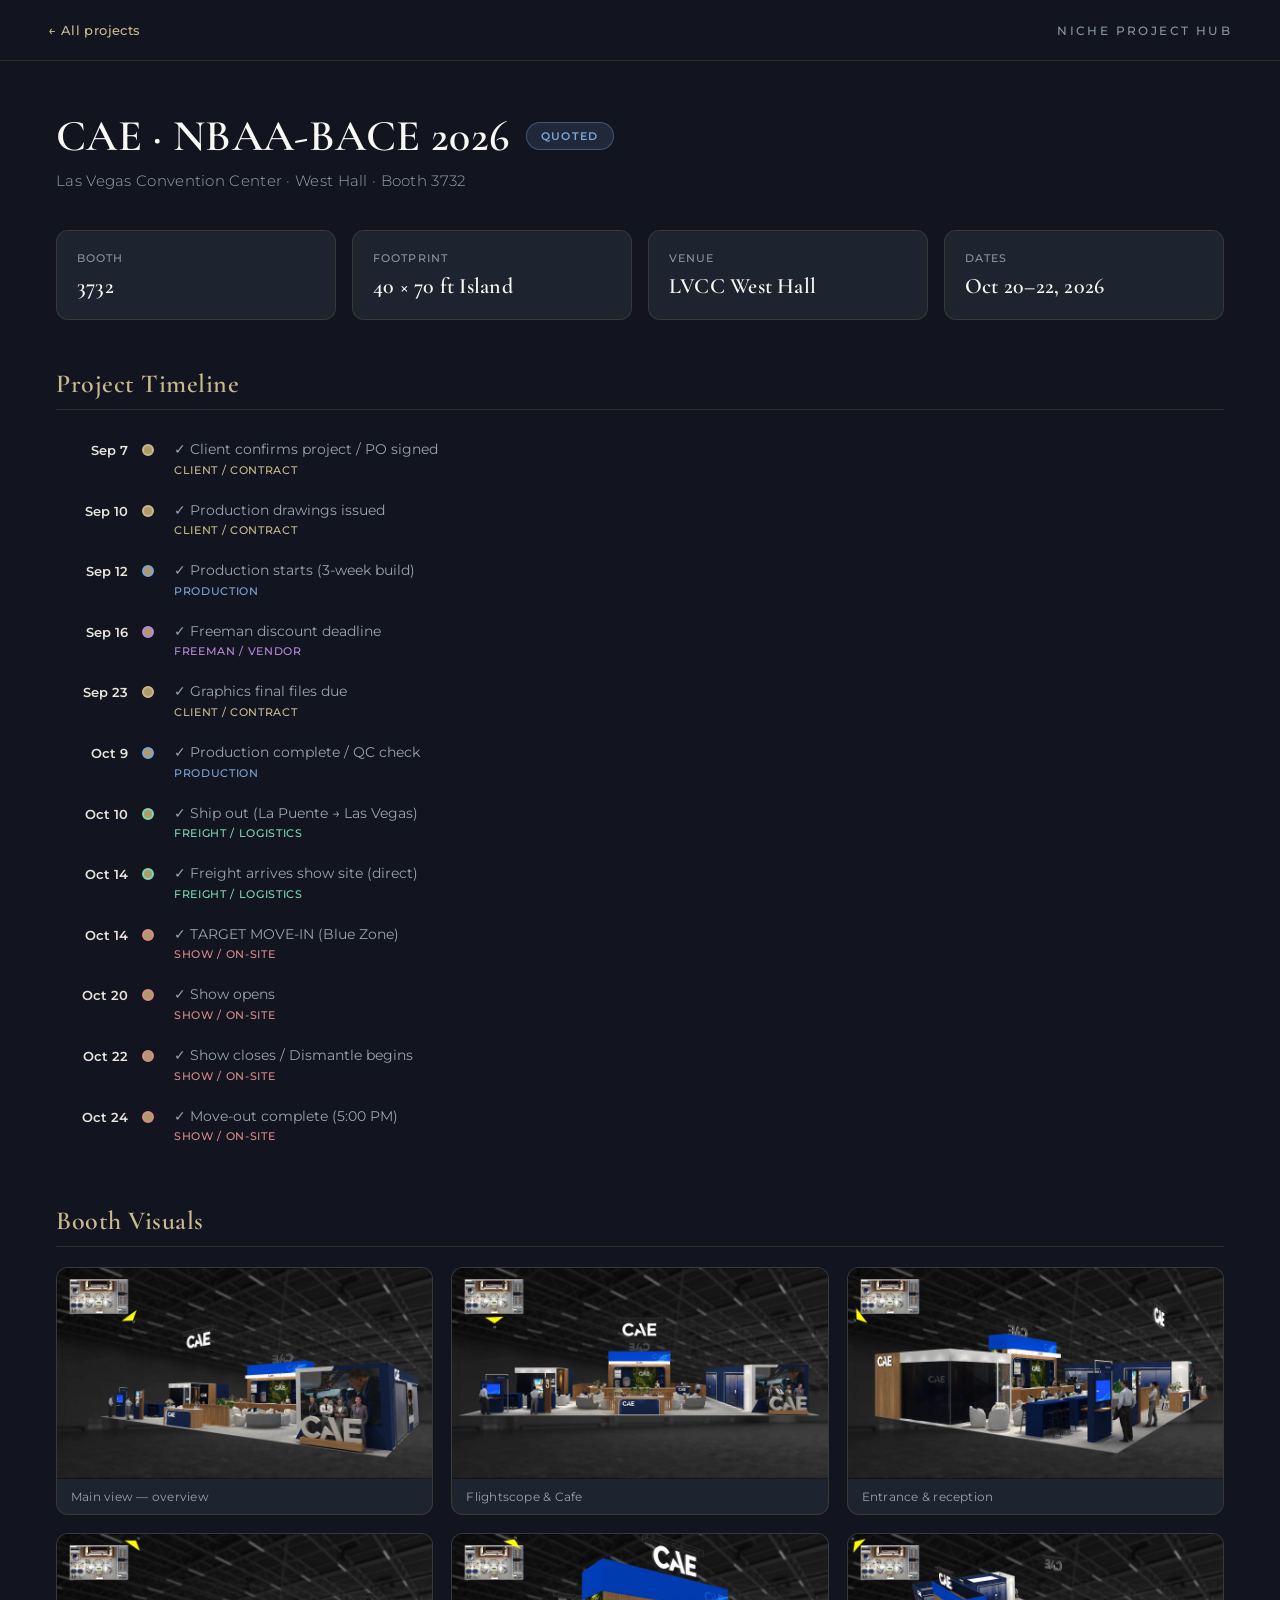
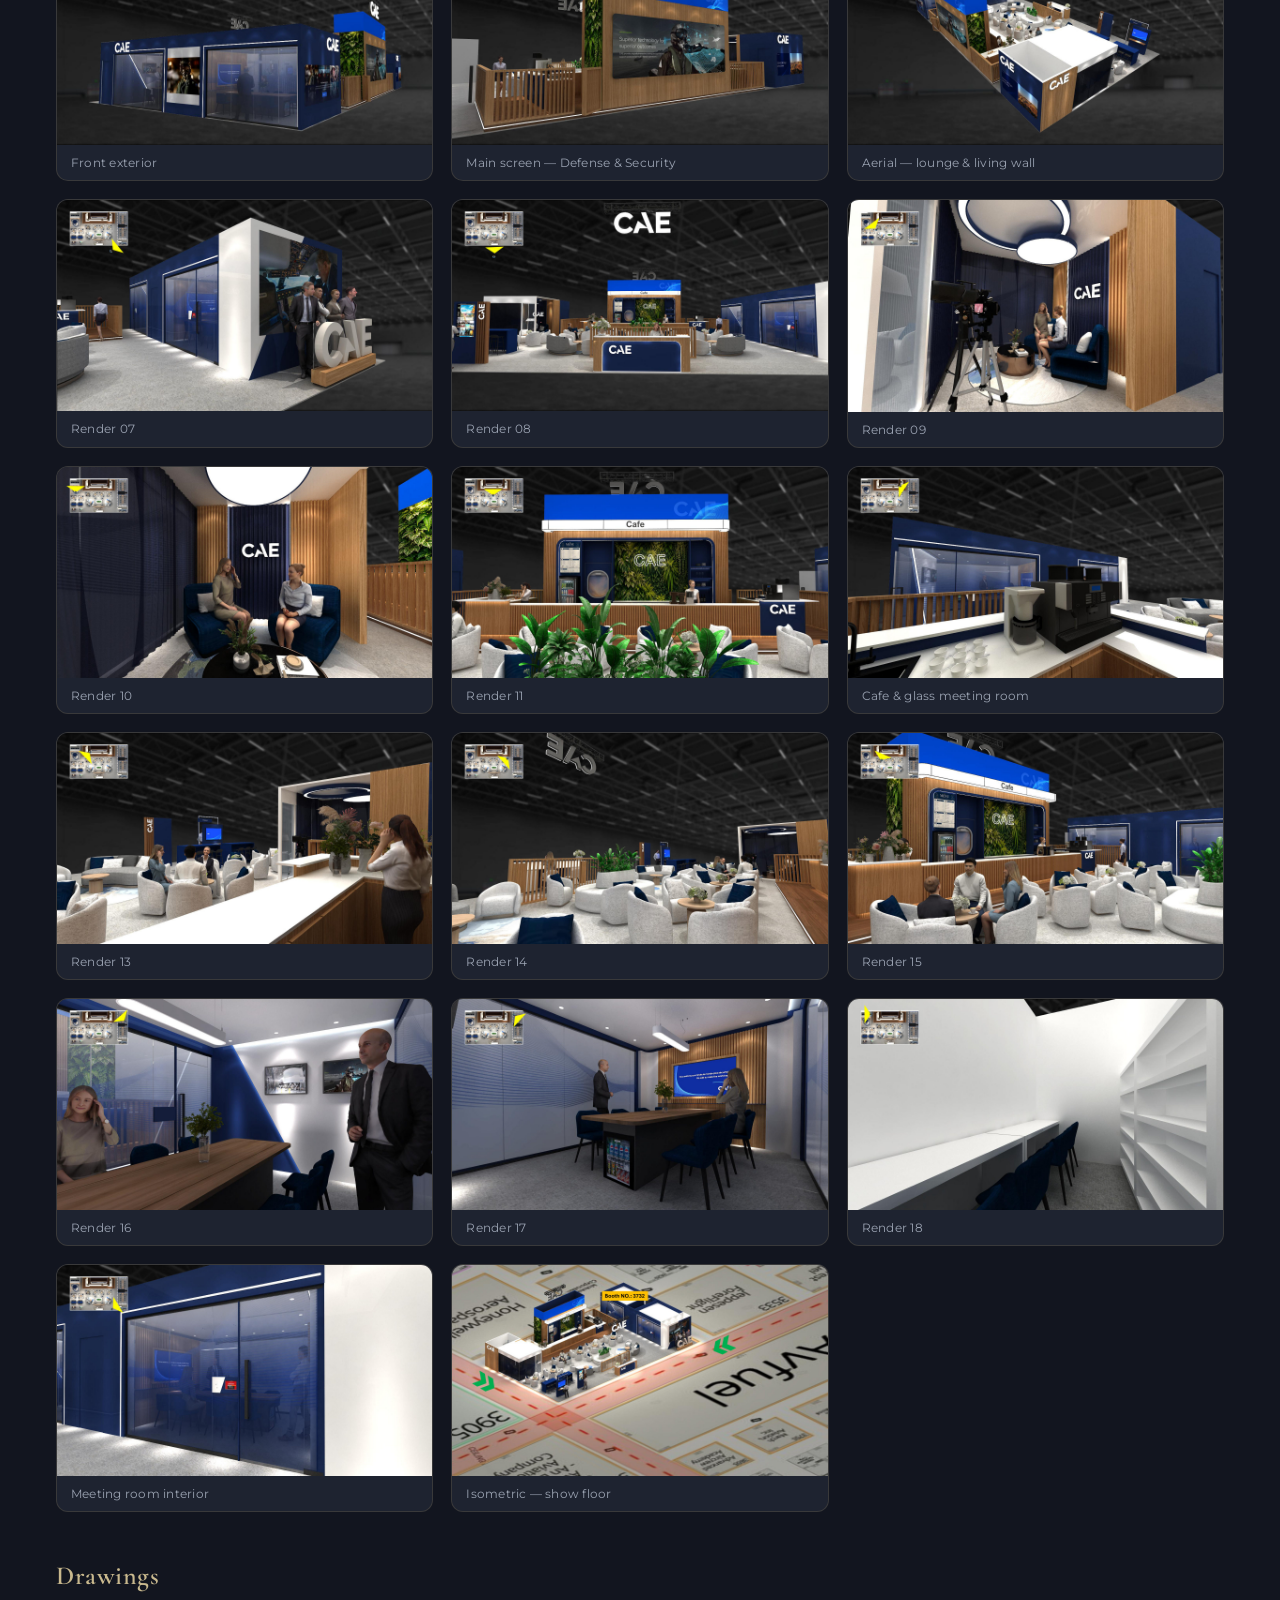
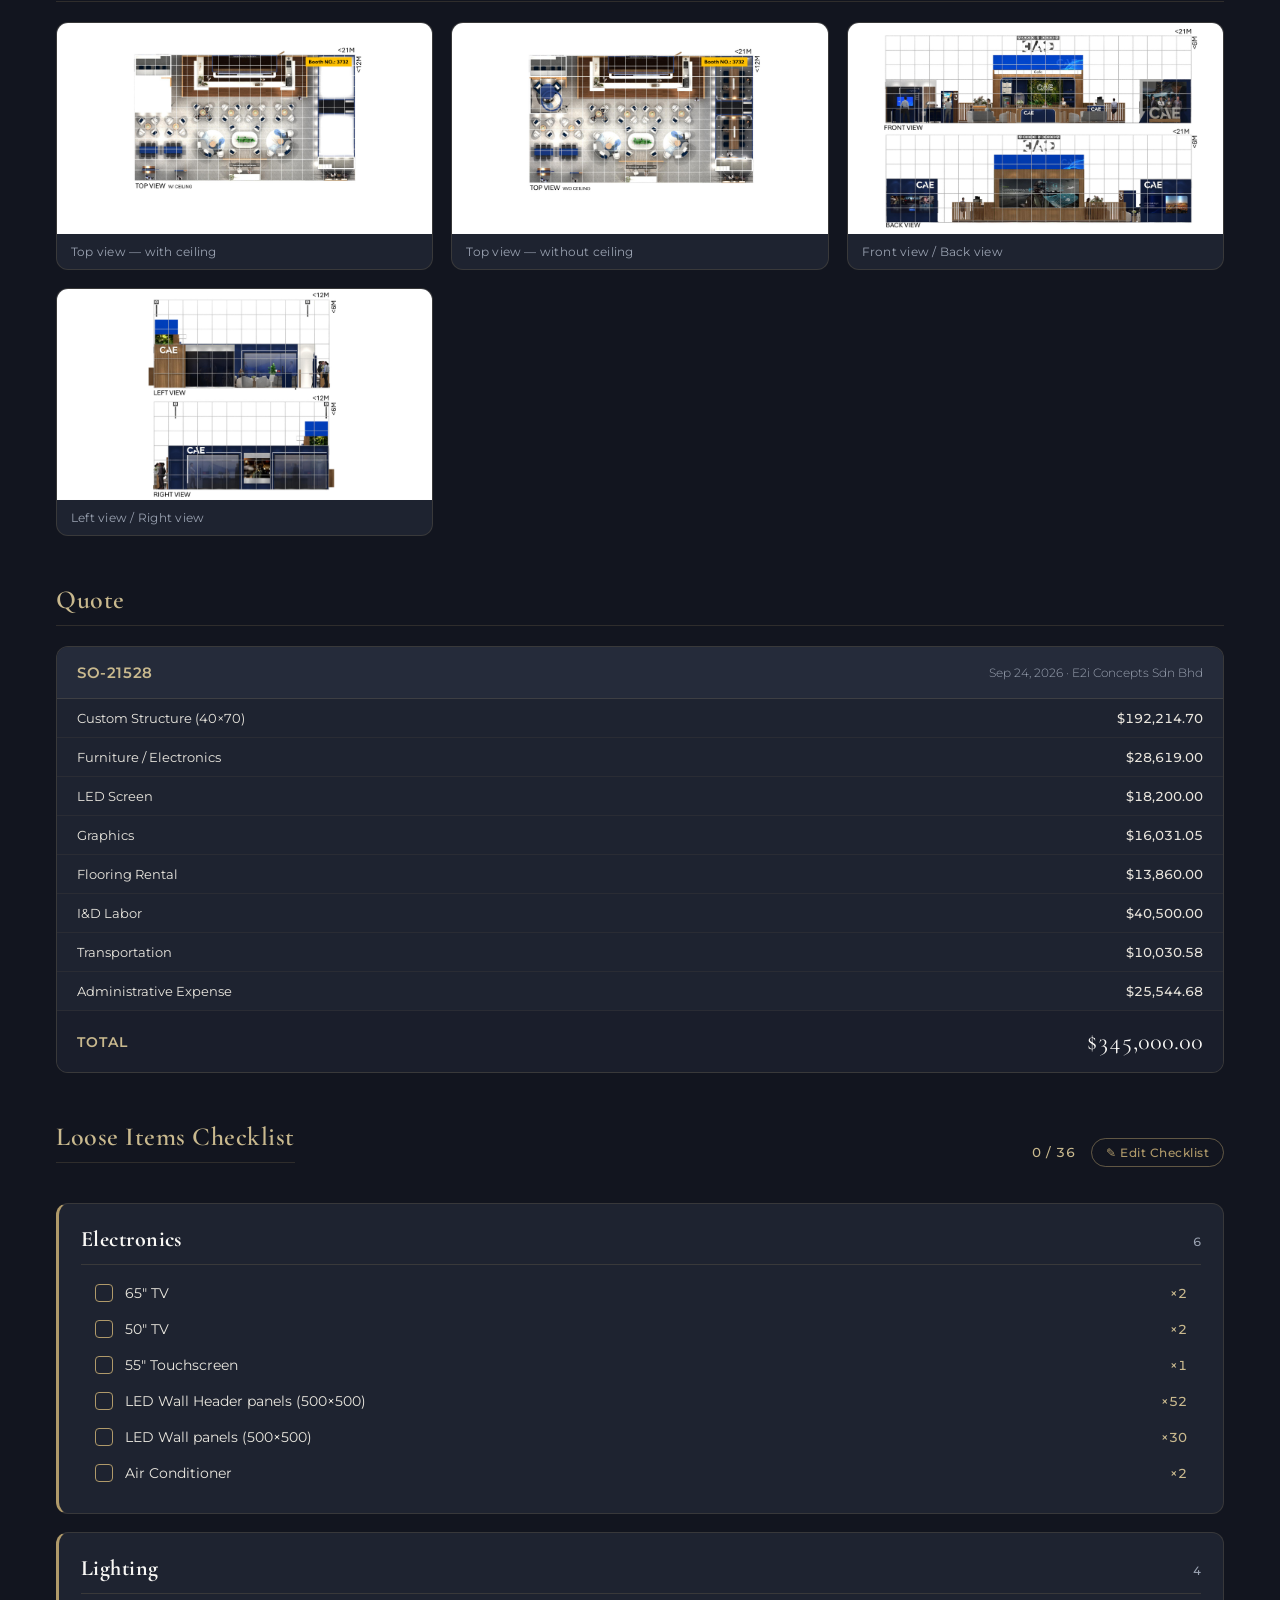
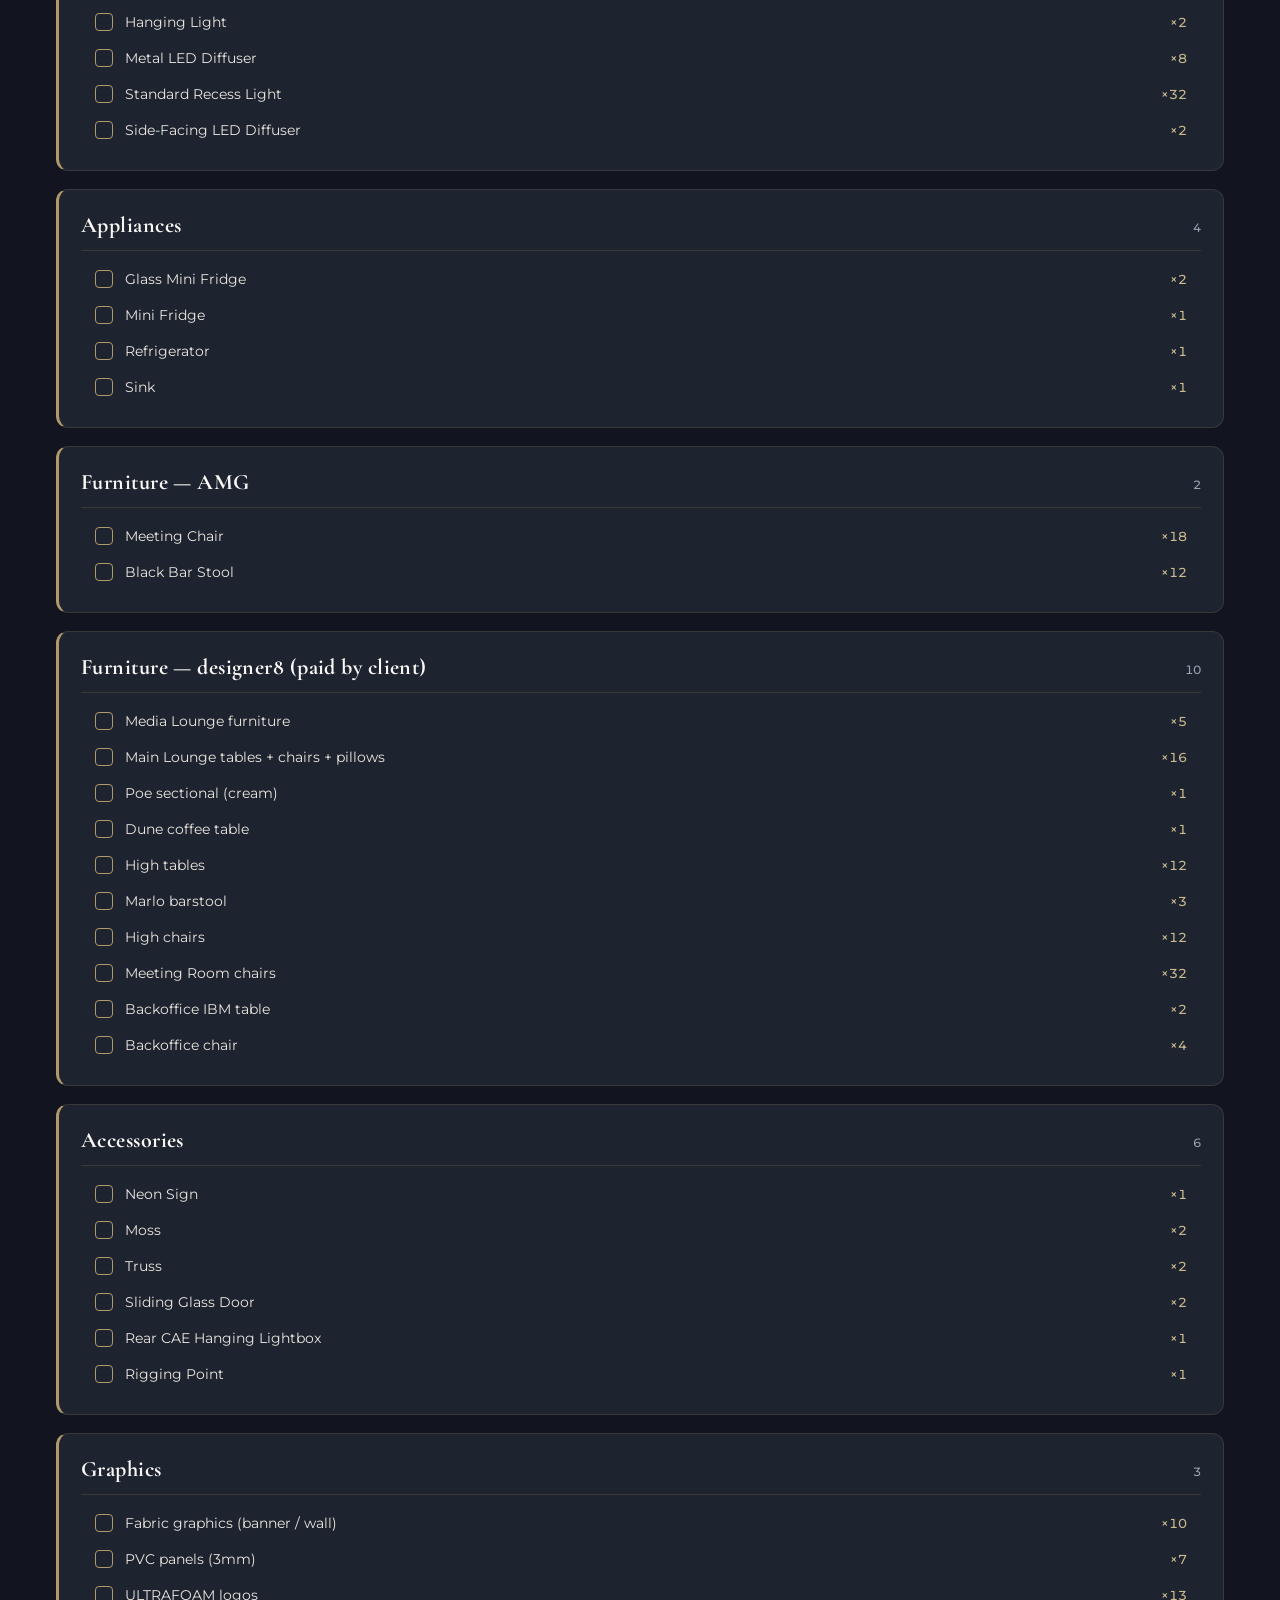
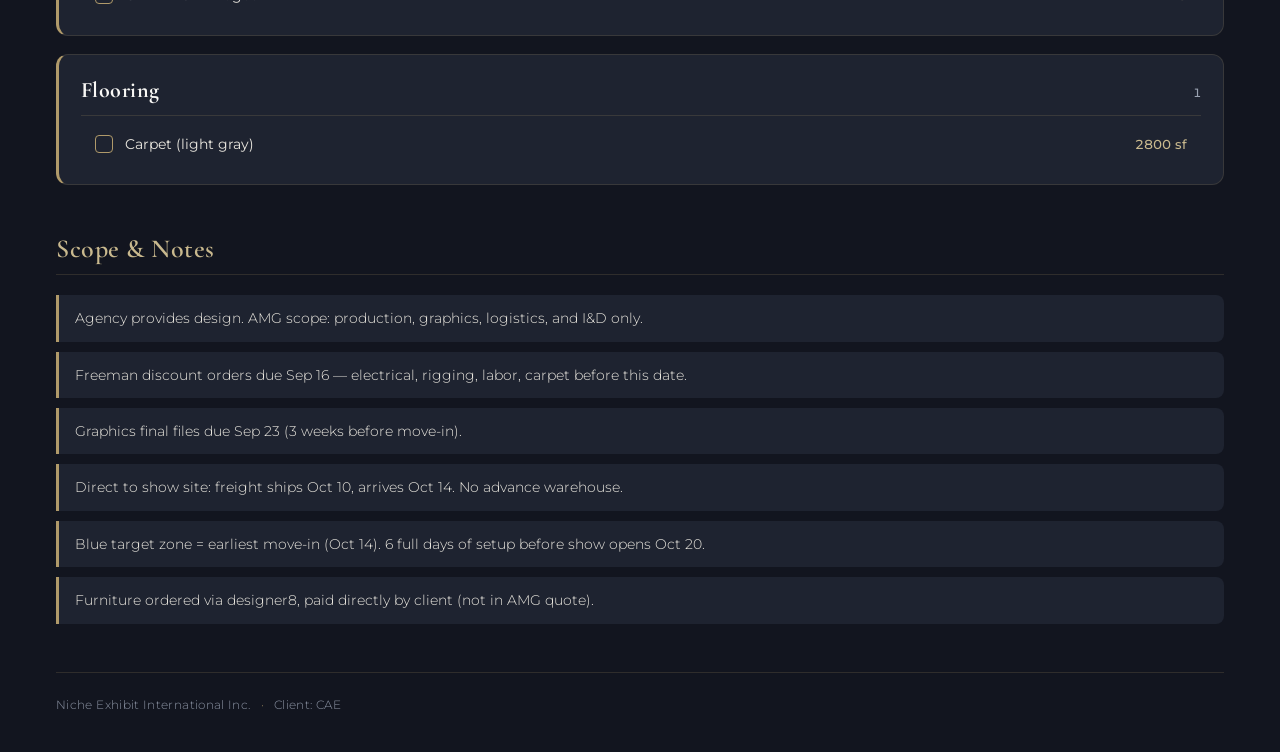
==== cae/index.html @ 668b06e7 "CAE checklist 上雲：Firestore 多人同步 + Edit Mode（新增/刪除/編輯項目）" ====
<!DOCTYPE html>
<html lang="en">
<head>
  <meta charset="UTF-8">
  <meta name="viewport" content="width=device-width, initial-scale=1.0">
  <title>CAE · NBAA-BACE 2026 — Niche</title>
  <link rel="preconnect" href="https://fonts.googleapis.com">
  <link rel="preconnect" href="https://fonts.gstatic.com" crossorigin>
  <link href="https://fonts.googleapis.com/css2?family=Cormorant+Garamond:wght@500;600;700&family=Montserrat:wght@300;400;500;600&display=swap" rel="stylesheet">
  <link rel="stylesheet" href="styles.css">
</head>
<body>
  <header class="site-header">
    <a class="back-link" href="../">← All projects</a>
    <div class="brand-tag">Niche Project Hub</div>
  </header>

  <main class="container">
    <section class="hero">
      <div class="hero-row">
        <h1 class="hero-title">CAE · NBAA-BACE 2026</h1>
        <span class="status-badge status-quoted">Quoted</span>
      </div>
      <p class="hero-sub">Las Vegas Convention Center · West Hall · Booth 3732</p>
    </section>

    <!-- Overview -->
    <section class="overview-grid" id="overview"></section>

    <!-- Timeline -->
    <section class="section-block">
      <h2 class="section-title">Project Timeline</h2>
      <div class="timeline" id="timeline"></div>
    </section>

    <!-- Renders -->
    <section class="section-block">
      <h2 class="section-title">Booth Visuals</h2>
      <div class="gallery" id="renders"></div>
    </section>

    <!-- Drawings -->
    <section class="section-block">
      <h2 class="section-title">Drawings</h2>
      <div class="gallery" id="drawings"></div>
    </section>

    <!-- Quote -->
    <section class="section-block">
      <h2 class="section-title">Quote</h2>
      <div class="quote" id="quote"></div>
    </section>

    <!-- Loose Items Checklist -->
    <section class="section-block">
      <div class="section-head-row">
        <h2 class="section-title">Loose Items Checklist</h2>
        <div class="check-head-right">
          <span class="check-progress" id="check-progress">0 / 0</span>
          <button id="btn-edit-toggle" class="edit-toggle-btn" onclick="toggleEditMode()">✎ Edit Checklist</button>
        </div>
      </div>
      <div id="checklist"></div>
    </section>

    <!-- Notes -->
    <section class="section-block">
      <h2 class="section-title">Scope &amp; Notes</h2>
      <div class="notes" id="notes"></div>
    </section>

    <footer class="site-footer">
      <span>Niche Exhibit International Inc.</span>
      <span class="footer-dot">·</span>
      <span>Client: CAE</span>
    </footer>
  </main>

  <!-- Lightbox -->
  <div id="lightbox" onclick="closeLightbox()">
    <img id="lightbox-img" src="" alt="" onclick="event.stopPropagation()">
    <div id="lightbox-caption"></div>
  </div>

  <script src="https://www.gstatic.com/firebasejs/10.12.0/firebase-app-compat.js"></script>
  <script src="https://www.gstatic.com/firebasejs/10.12.0/firebase-firestore-compat.js"></script>
  <script src="script.js?v=2"></script>
</body>
</html>
---- cae/styles.css ----
:root {
  --navy: #12151F;
  --navy-2: #1A1E2B;
  --brass: #B09A6A;
  --brass-soft: #C9B98E;
  --ivory: #F9F8F5;
  --warm-white: #E8E4DC;
  --grey: #8B93A3;
  --surface: #1E2330;
  --surface-2: #252B3A;
  --border: rgba(176, 154, 106, 0.18);
  --text: #EAE7DF;
  --text-dim: #9AA2B1;
}

* { margin: 0; padding: 0; box-sizing: border-box; }

body {
  font-family: 'Montserrat', -apple-system, sans-serif;
  background: var(--navy);
  color: var(--text);
  min-height: 100vh;
  -webkit-font-smoothing: antialiased;
}

/* Header */
.site-header {
  display: flex;
  align-items: center;
  justify-content: space-between;
  padding: 22px 48px;
  border-bottom: 1px solid var(--border);
}

.back-link {
  font-size: 13px;
  font-weight: 500;
  letter-spacing: 0.03em;
  color: var(--brass-soft);
  text-decoration: none;
  transition: color 0.2s;
}
.back-link:hover { color: var(--ivory); }

.brand-tag {
  font-size: 12px;
  font-weight: 500;
  letter-spacing: 0.2em;
  color: var(--grey);
  text-transform: uppercase;
}

.container {
  max-width: 1440px;
  margin: 0 auto;
  padding: 48px 56px 40px;
}

/* Hero */
.hero { margin-bottom: 40px; }

.hero-row {
  display: flex;
  align-items: center;
  gap: 16px;
  flex-wrap: wrap;
}

.hero-title {
  font-family: 'Cormorant Garamond', serif;
  font-weight: 600;
  font-size: 44px;
  color: var(--ivory);
  letter-spacing: 0.01em;
}

.status-badge {
  font-size: 11px;
  font-weight: 600;
  letter-spacing: 0.12em;
  text-transform: uppercase;
  padding: 6px 14px;
  border-radius: 999px;
}

.status-quoting {
  background: rgba(176, 154, 106, 0.14);
  color: var(--brass-soft);
  border: 1px solid rgba(176, 154, 106, 0.35);
}

.status-quoted {
  background: rgba(123, 166, 217, 0.14);
  color: #7BA6D9;
  border: 1px solid rgba(123, 166, 217, 0.35);
}

.hero-sub {
  margin-top: 8px;
  font-size: 15px;
  font-weight: 300;
  color: var(--text-dim);
  letter-spacing: 0.02em;
}

/* Overview */
.overview-grid {
  display: grid;
  grid-template-columns: repeat(auto-fit, minmax(180px, 1fr));
  gap: 16px;
  margin-bottom: 48px;
}

.ov-card {
  background: var(--surface);
  border: 1px solid var(--border);
  border-radius: 12px;
  padding: 20px;
}

.ov-label {
  font-size: 11px;
  font-weight: 500;
  letter-spacing: 0.1em;
  text-transform: uppercase;
  color: var(--grey);
  margin-bottom: 8px;
}

.ov-value {
  font-family: 'Cormorant Garamond', serif;
  font-size: 22px;
  font-weight: 600;
  color: var(--ivory);
  letter-spacing: 0.01em;
}

/* Section */
.section-block { margin-bottom: 48px; }

.section-title {
  font-family: 'Cormorant Garamond', serif;
  font-weight: 600;
  font-size: 26px;
  color: var(--brass-soft);
  letter-spacing: 0.02em;
  margin-bottom: 20px;
  padding-bottom: 10px;
  border-bottom: 1px solid var(--border);
}

/* Timeline */
.timeline { display: flex; flex-direction: column; }

.tl-row {
  display: grid;
  grid-template-columns: 72px 18px 1fr;
  gap: 14px;
  padding: 10px 0;
  align-items: start;
}

.tl-date {
  font-size: 13px;
  font-weight: 600;
  color: var(--warm-white);
  text-align: right;
  padding-top: 2px;
}

.tl-dot {
  width: 12px;
  height: 12px;
  border-radius: 50%;
  border: 2px solid;
  background: var(--navy);
  margin-top: 4px;
  position: relative;
}

.tl-row.done .tl-dot { background: var(--brass); }

.tl-body { padding-bottom: 4px; }

.tl-title {
  font-size: 14px;
  font-weight: 400;
  color: var(--text);
  line-height: 1.4;
}

.tl-row.done .tl-title { color: var(--text-dim); }

.tl-cat {
  font-size: 11px;
  font-weight: 500;
  letter-spacing: 0.06em;
  text-transform: uppercase;
  margin-top: 3px;
}

/* Elements */
.element-grid {
  display: grid;
  grid-template-columns: repeat(auto-fit, minmax(200px, 1fr));
  gap: 16px;
}

.el-card {
  background: var(--surface);
  border: 1px solid var(--border);
  border-radius: 12px;
  padding: 22px;
  transition: border-color 0.2s, transform 0.2s;
}
.el-card:hover { border-color: var(--brass); transform: translateY(-2px); }

.el-icon { font-size: 28px; margin-bottom: 12px; }

.el-name {
  font-family: 'Cormorant Garamond', serif;
  font-size: 19px;
  font-weight: 600;
  color: var(--ivory);
  margin-bottom: 6px;
}

.el-desc {
  font-size: 13px;
  font-weight: 300;
  color: var(--text-dim);
}

/* Notes */
.notes { display: flex; flex-direction: column; gap: 10px; }

.note-item {
  font-size: 14px;
  font-weight: 300;
  color: var(--text);
  line-height: 1.6;
  padding: 12px 16px;
  background: var(--surface);
  border-left: 3px solid var(--brass);
  border-radius: 0 8px 8px 0;
}

/* Footer */
.site-footer {
  margin-top: 24px;
  padding-top: 24px;
  border-top: 1px solid var(--border);
  display: flex;
  gap: 10px;
  font-size: 12px;
  font-weight: 300;
  color: var(--grey);
  letter-spacing: 0.03em;
}

.footer-dot { color: var(--brass); }

/* Quote */
.quote {
  background: var(--surface);
  border: 1px solid var(--border);
  border-radius: 12px;
  overflow: hidden;
}

.quote-head {
  display: flex;
  align-items: center;
  justify-content: space-between;
  padding: 16px 20px;
  border-bottom: 1px solid var(--border);
  background: var(--surface-2);
}

.quote-so {
  font-size: 15px;
  font-weight: 600;
  letter-spacing: 0.04em;
  color: var(--brass-soft);
}

.quote-date {
  font-size: 12px;
  font-weight: 300;
  color: var(--text-dim);
}

.quote-row {
  display: flex;
  align-items: center;
  justify-content: space-between;
  padding: 11px 20px;
  border-bottom: 1px solid rgba(176, 154, 106, 0.08);
}

.quote-name {
  font-size: 13px;
  font-weight: 400;
  color: var(--text);
}

.quote-amt {
  font-size: 13px;
  font-weight: 500;
  color: var(--warm-white);
  font-variant-numeric: tabular-nums;
}

.quote-total {
  display: flex;
  align-items: center;
  justify-content: space-between;
  padding: 16px 20px;
  background: var(--navy-2);
}

.quote-total span:first-child {
  font-size: 14px;
  font-weight: 600;
  letter-spacing: 0.08em;
  text-transform: uppercase;
  color: var(--brass-soft);
}

.quote-total span:last-child {
  font-family: 'Cormorant Garamond', serif;
  font-size: 24px;
  color: var(--ivory);
  font-variant-numeric: tabular-nums;
}

/* Build / Purchase groups */
.group-card {
  background: var(--surface);
  border: 1px solid var(--border);
  border-left: 3px solid var(--brass);
  border-radius: 12px;
  padding: 22px;
  margin-bottom: 18px;
}

.group-card:last-child { margin-bottom: 0; }

.group-head {
  display: flex;
  align-items: baseline;
  justify-content: space-between;
  gap: 12px;
  margin-bottom: 10px;
  padding-bottom: 12px;
  border-bottom: 1px solid var(--border);
}

.group-title {
  font-family: 'Cormorant Garamond', serif;
  font-size: 22px;
  font-weight: 700;
  color: var(--ivory);
  letter-spacing: 0.02em;
}

.group-amt {
  font-size: 14px;
  font-weight: 500;
  color: var(--brass-soft);
  font-variant-numeric: tabular-nums;
  white-space: nowrap;
}

.group-note {
  font-size: 12px;
  font-weight: 300;
  color: var(--text-dim);
  margin-bottom: 12px;
}

.group-list {
  margin: 0;
  padding-left: 18px;
  display: grid;
  gap: 6px;
}

.group-list li {
  font-size: 13px;
  font-weight: 300;
  color: var(--text);
  line-height: 1.5;
}

.group-list li::marker { color: var(--brass); }

/* Checklist */
.section-head-row {
  display: flex;
  align-items: center;
  justify-content: space-between;
  margin-bottom: 20px;
}

.check-progress {
  font-size: 13px;
  font-weight: 500;
  color: var(--brass-soft);
  font-variant-numeric: tabular-nums;
  letter-spacing: 0.04em;
}

.group-count {
  font-size: 12px;
  font-weight: 500;
  color: var(--text-dim);
  font-variant-numeric: tabular-nums;
}

.check-row {
  display: flex;
  align-items: center;
  gap: 12px;
  padding: 9px 14px;
  cursor: pointer;
  border-radius: 8px;
  transition: background 0.15s;
}

.check-row:hover { background: rgba(176, 154, 106, 0.06); }

.check-row input[type="checkbox"] {
  position: absolute;
  opacity: 0;
  pointer-events: none;
}

.check-box {
  width: 18px;
  height: 18px;
  border: 1.5px solid var(--brass);
  border-radius: 4px;
  flex-shrink: 0;
  display: flex;
  align-items: center;
  justify-content: center;
  transition: background 0.15s, border-color 0.15s;
}

.check-row input:checked + .check-box {
  background: var(--brass);
  border-color: var(--brass);
}

.check-row input:checked + .check-box::after {
  content: '✓';
  color: var(--navy);
  font-size: 12px;
  font-weight: 700;
  line-height: 1;
}

.check-name {
  flex: 1;
  font-size: 14px;
  font-weight: 400;
  color: var(--text);
}

.check-row.on .check-name {
  color: var(--text-dim);
  text-decoration: line-through;
}

.check-qty {
  font-size: 13px;
  font-weight: 500;
  color: var(--brass-soft);
  font-variant-numeric: tabular-nums;
  white-space: nowrap;
}

/* Edit Mode */
.check-head-right {
  display: flex;
  align-items: center;
  gap: 16px;
}

.edit-toggle-btn {
  font-family: 'Montserrat', sans-serif;
  font-size: 12px;
  font-weight: 500;
  letter-spacing: 0.04em;
  color: var(--brass);
  background: transparent;
  border: 1px solid rgba(176, 154, 106, 0.5);
  border-radius: 999px;
  padding: 6px 14px;
  cursor: pointer;
  transition: background 0.15s, color 0.15s;
}

.edit-toggle-btn:hover { background: rgba(176, 154, 106, 0.12); }

.edit-toggle-btn.editing-active {
  background: var(--brass);
  color: var(--navy);
  font-weight: 600;
}

.edit-x {
  width: 22px;
  height: 22px;
  border: none;
  background: transparent;
  color: var(--text-dim);
  font-size: 16px;
  line-height: 1;
  cursor: pointer;
  border-radius: 4px;
  flex-shrink: 0;
  transition: color 0.15s, background 0.15s;
}

.edit-x:hover { color: #d98a8a; background: rgba(217, 138, 138, 0.12); }

.edit-add {
  display: block;
  margin: 8px 0 0;
  font-family: 'Montserrat', sans-serif;
  font-size: 12px;
  font-weight: 500;
  color: var(--brass);
  background: transparent;
  border: 1px dashed rgba(176, 154, 106, 0.5);
  border-radius: 6px;
  padding: 8px 12px;
  cursor: pointer;
  width: 100%;
  text-align: left;
  transition: background 0.15s;
}

.edit-add:hover { background: rgba(176, 154, 106, 0.08); }

.edit-add-cat { margin-top: 14px; text-align: center; }

[contenteditable] {
  outline: none;
  border-bottom: 1px dashed var(--brass);
  cursor: text;
  min-width: 20px;
}

[contenteditable]:focus {
  border-bottom-color: var(--brass);
  background: rgba(176, 154, 106, 0.08);
}

body.editing .check-row { cursor: default; }

/* Gallery (renders / drawings) */
.gallery {
  display: grid;
  grid-template-columns: repeat(auto-fill, minmax(340px, 1fr));
  gap: 18px;
}

.gallery-item {
  margin: 0;
  cursor: zoom-in;
  background: var(--surface);
  border: 1px solid var(--border);
  border-radius: 12px;
  overflow: hidden;
  transition: border-color 0.2s, transform 0.2s;
}

.gallery-item:hover { border-color: var(--brass); transform: translateY(-2px); }

.gallery-item img {
  width: 100%;
  display: block;
  aspect-ratio: 16 / 9;
  object-fit: cover;
}

.gallery-item figcaption {
  padding: 10px 14px;
  font-size: 12px;
  font-weight: 400;
  color: var(--text-dim);
  letter-spacing: 0.02em;
}

/* Lightbox */
#lightbox {
  display: none;
  position: fixed;
  inset: 0;
  z-index: 9999;
  background: rgba(0, 0, 0, 0.92);
  align-items: center;
  justify-content: center;
  flex-direction: column;
  cursor: zoom-out;
  padding: 24px;
}

#lightbox-img {
  max-width: 95vw;
  max-height: 85vh;
  object-fit: contain;
  border-radius: 6px;
}

#lightbox-caption {
  margin-top: 14px;
  font-size: 14px;
  color: var(--warm-white);
  letter-spacing: 0.02em;
}
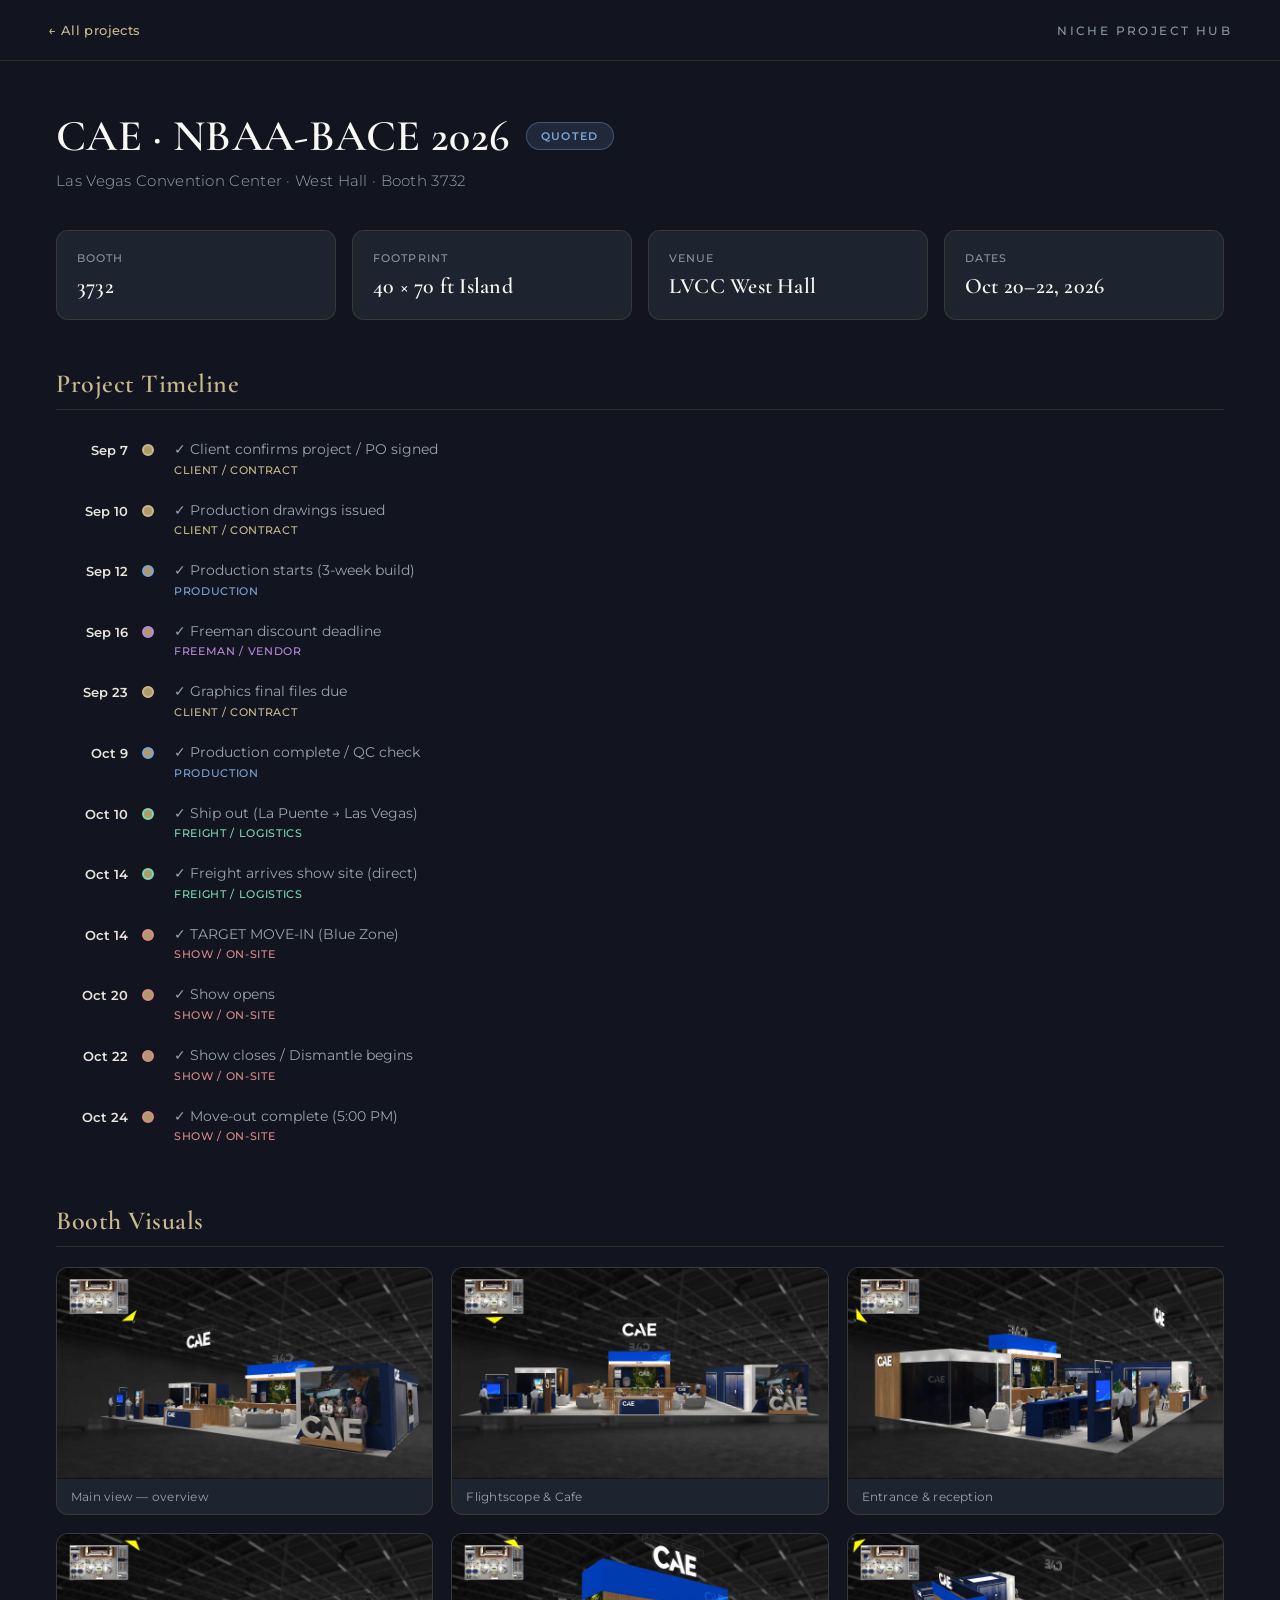
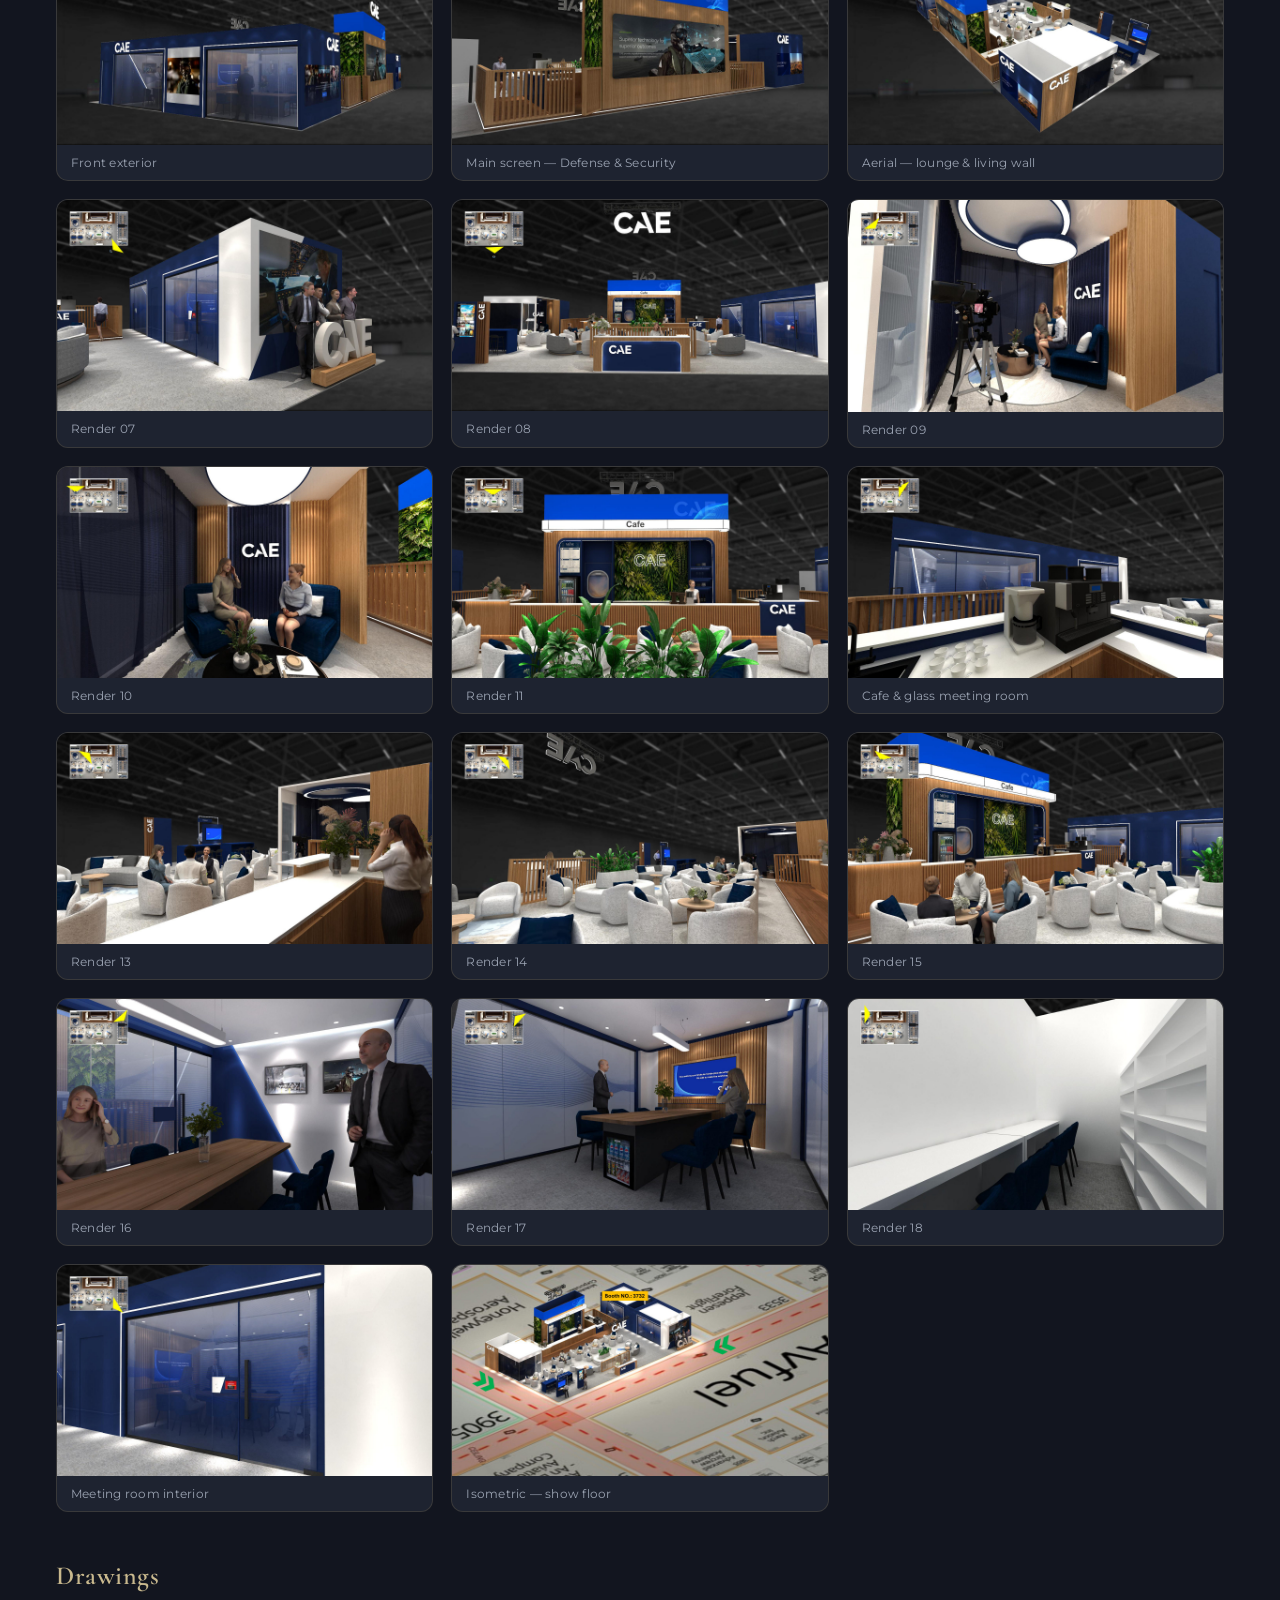
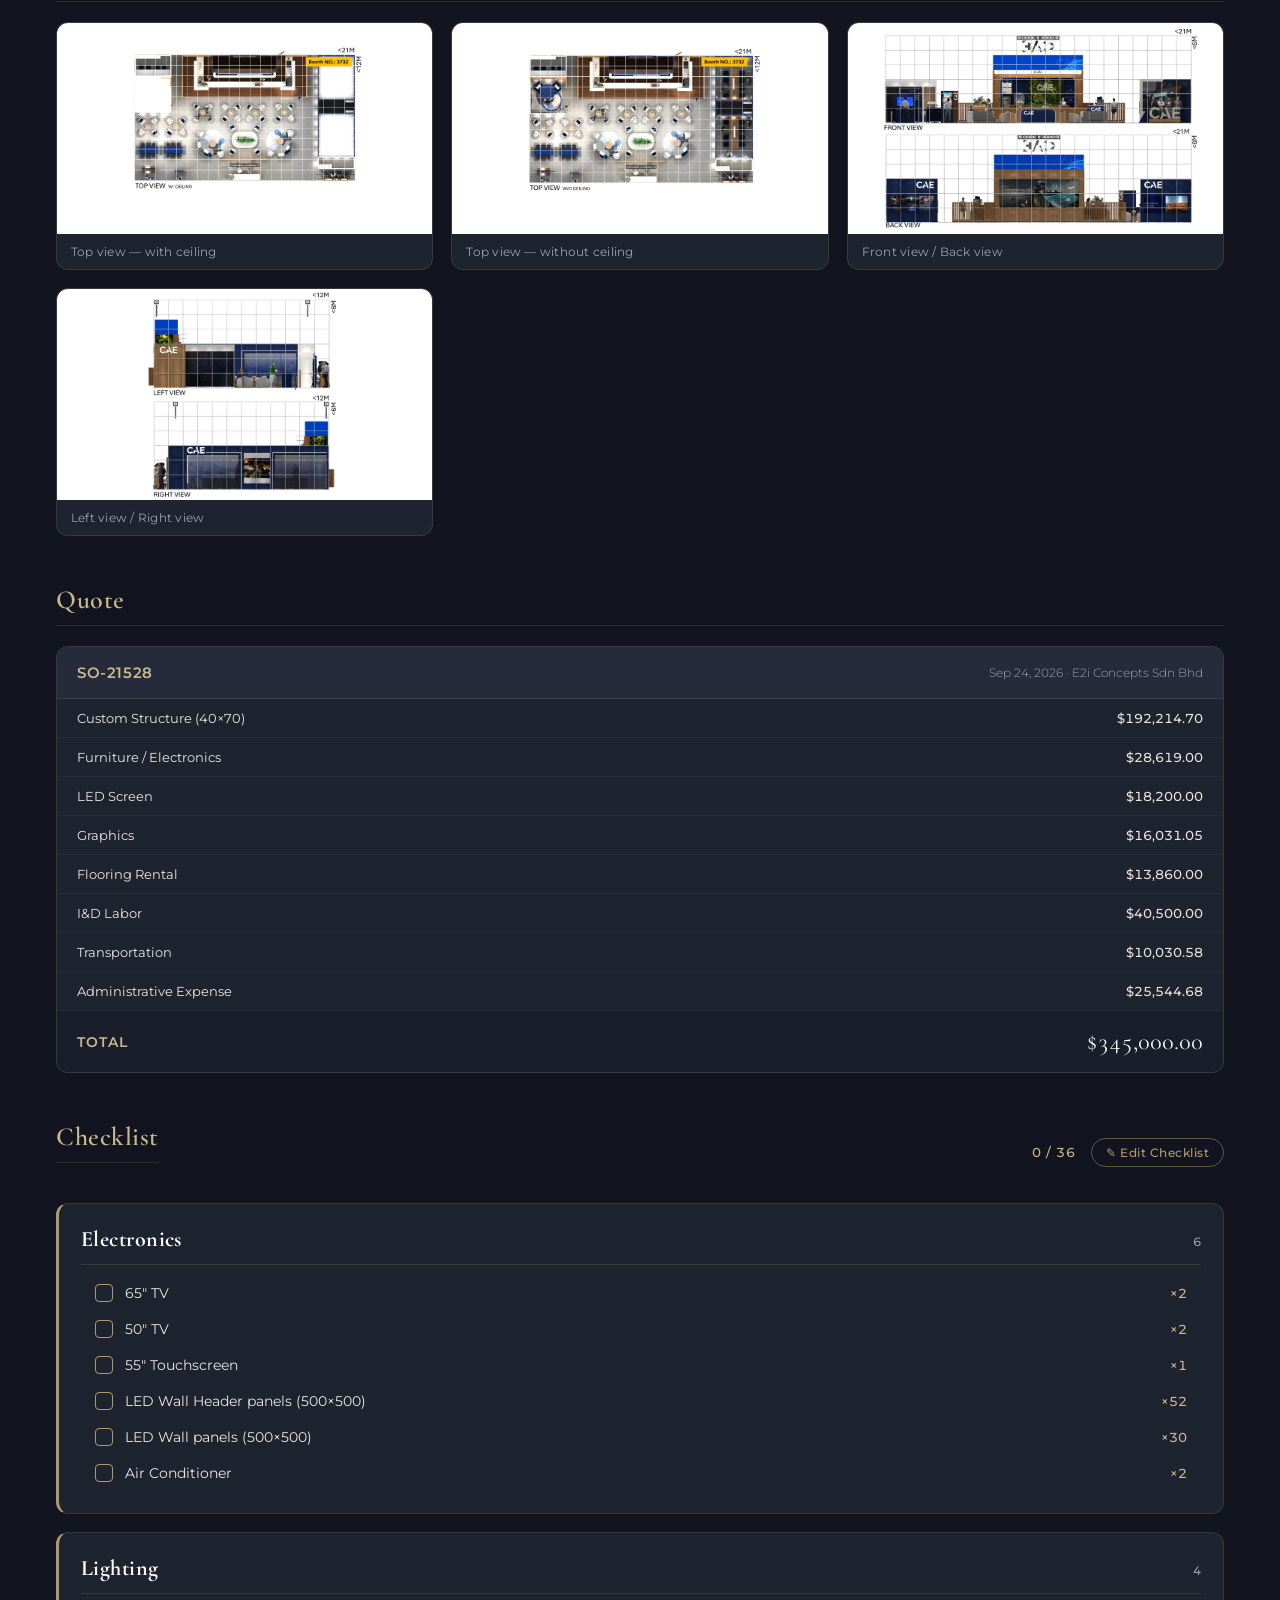
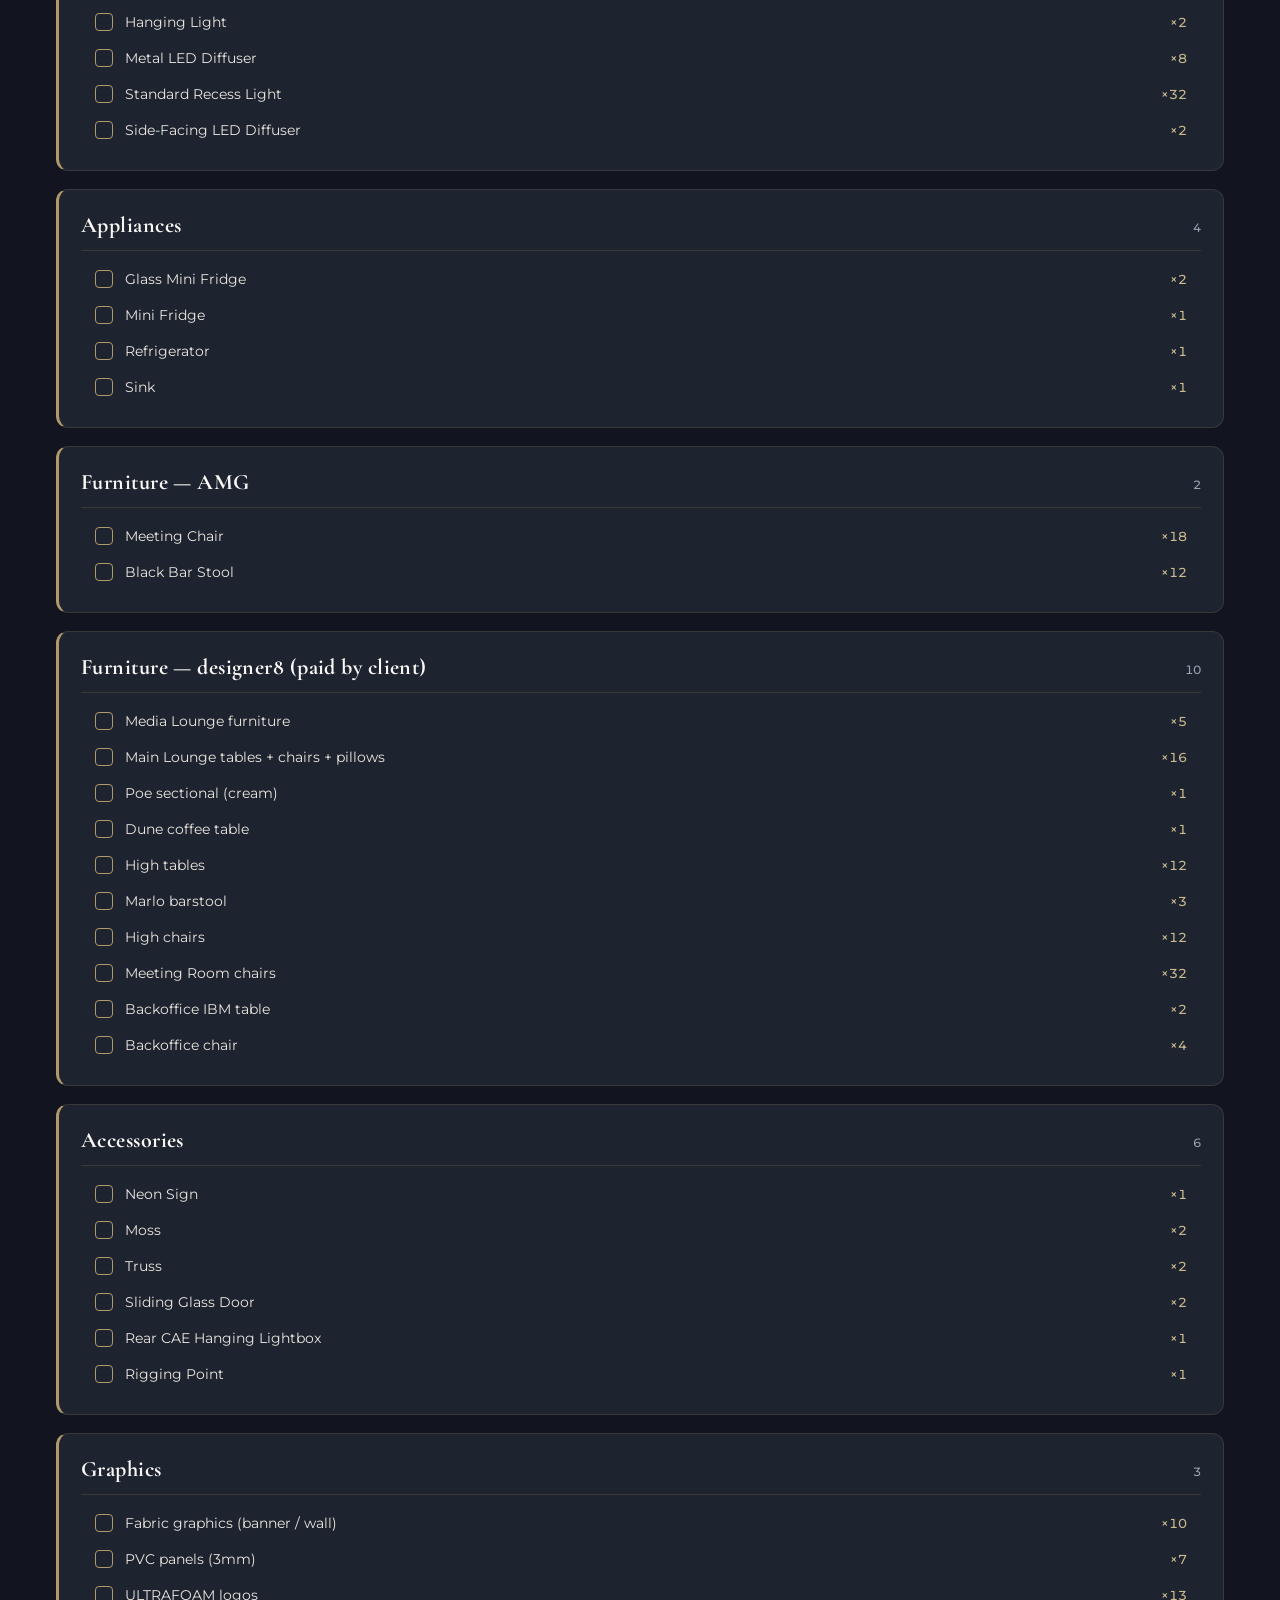
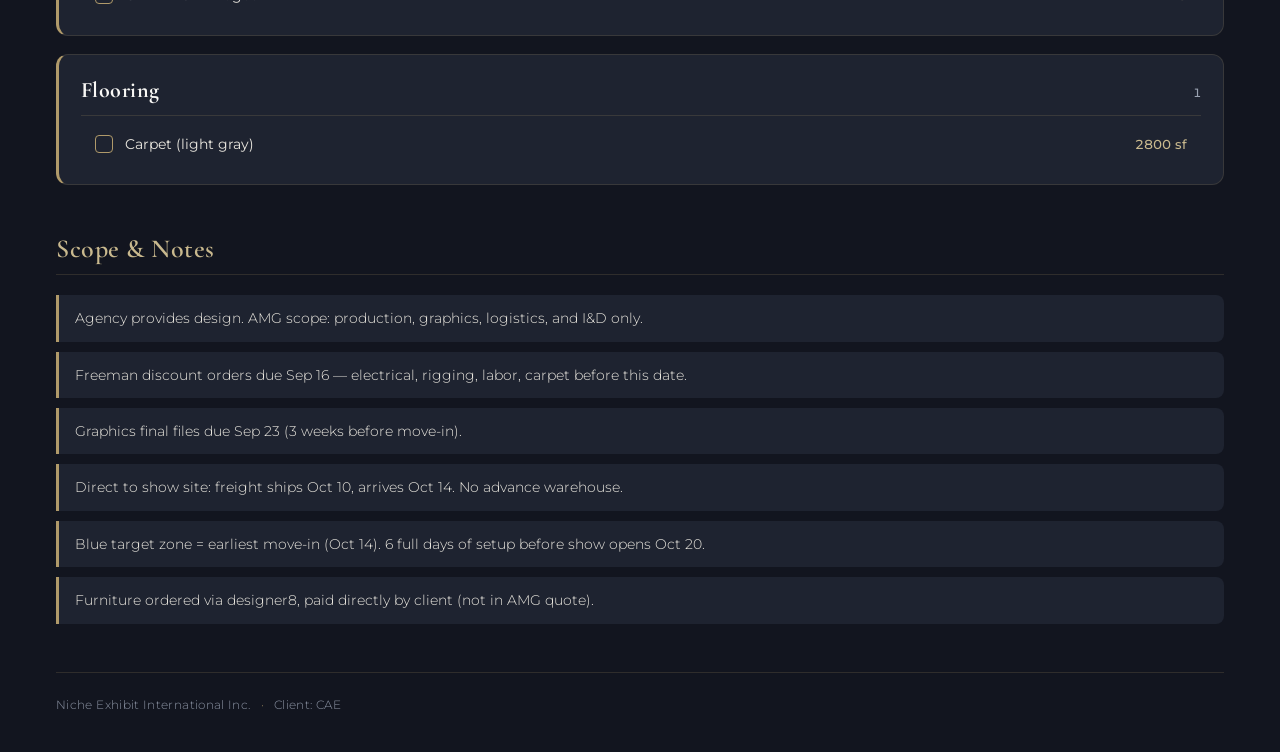
==== commit 33bded95: "CAE 標題 Loose Items Checklist → Checklist" ====
--- a/cae/index.html
+++ b/cae/index.html
@@ -54,7 +54,7 @@
     <!-- Loose Items Checklist -->
     <section class="section-block">
       <div class="section-head-row">
-        <h2 class="section-title">Loose Items Checklist</h2>
+        <h2 class="section-title">Checklist</h2>
         <div class="check-head-right">
           <span class="check-progress" id="check-progress">0 / 0</span>
           <button id="btn-edit-toggle" class="edit-toggle-btn" onclick="toggleEditMode()">✎ Edit Checklist</button>
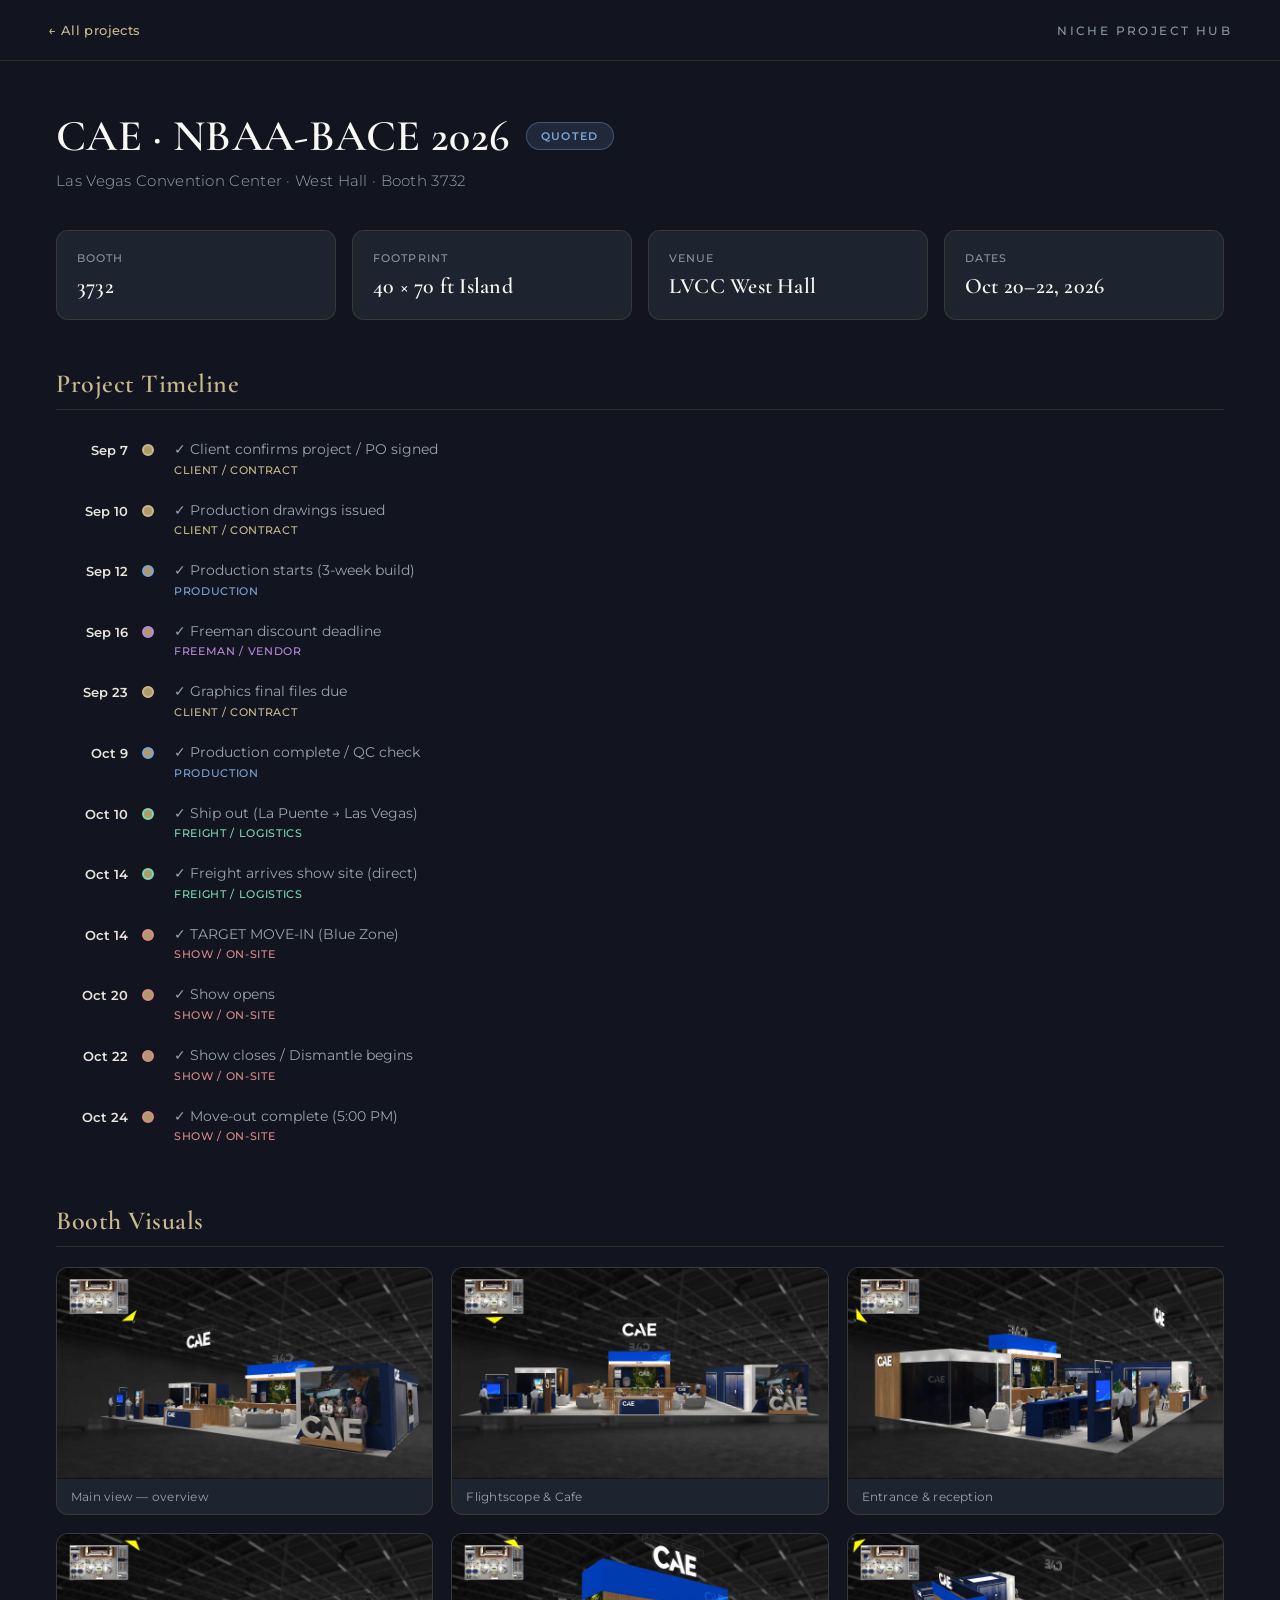
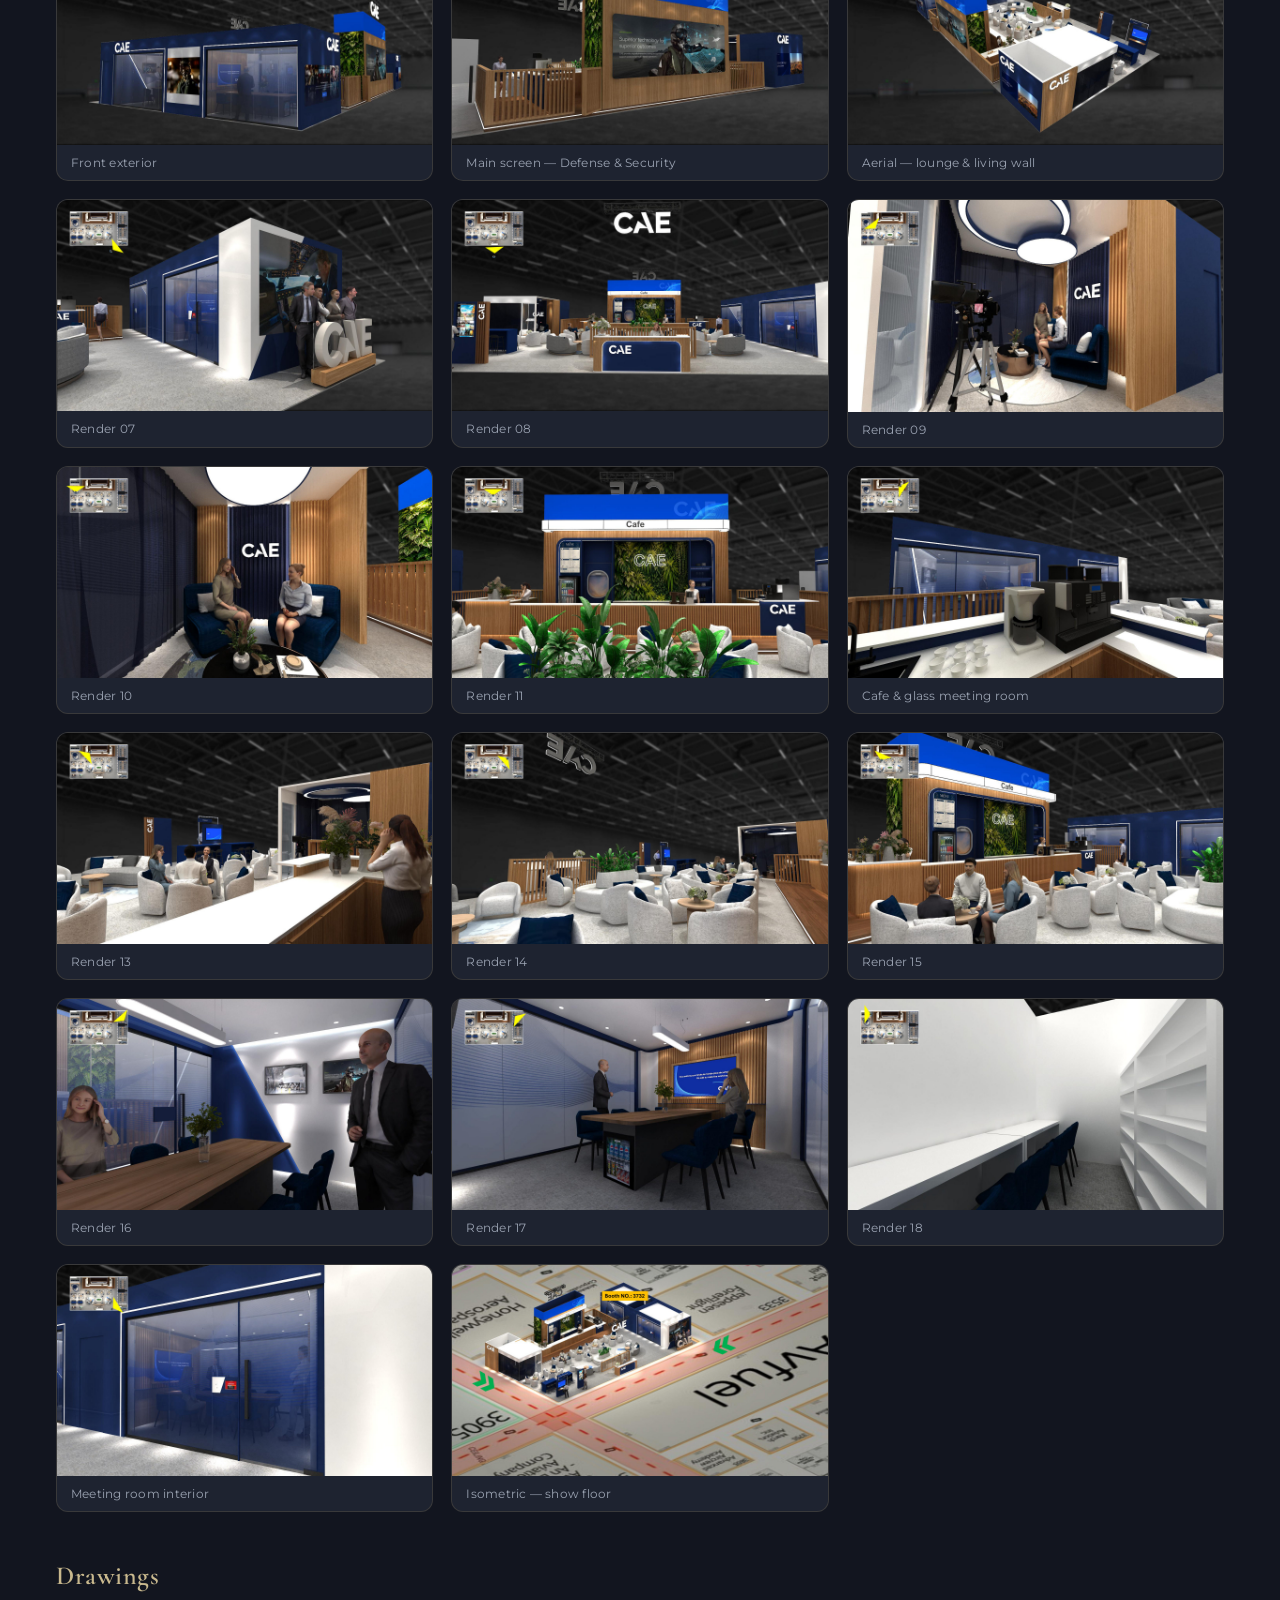
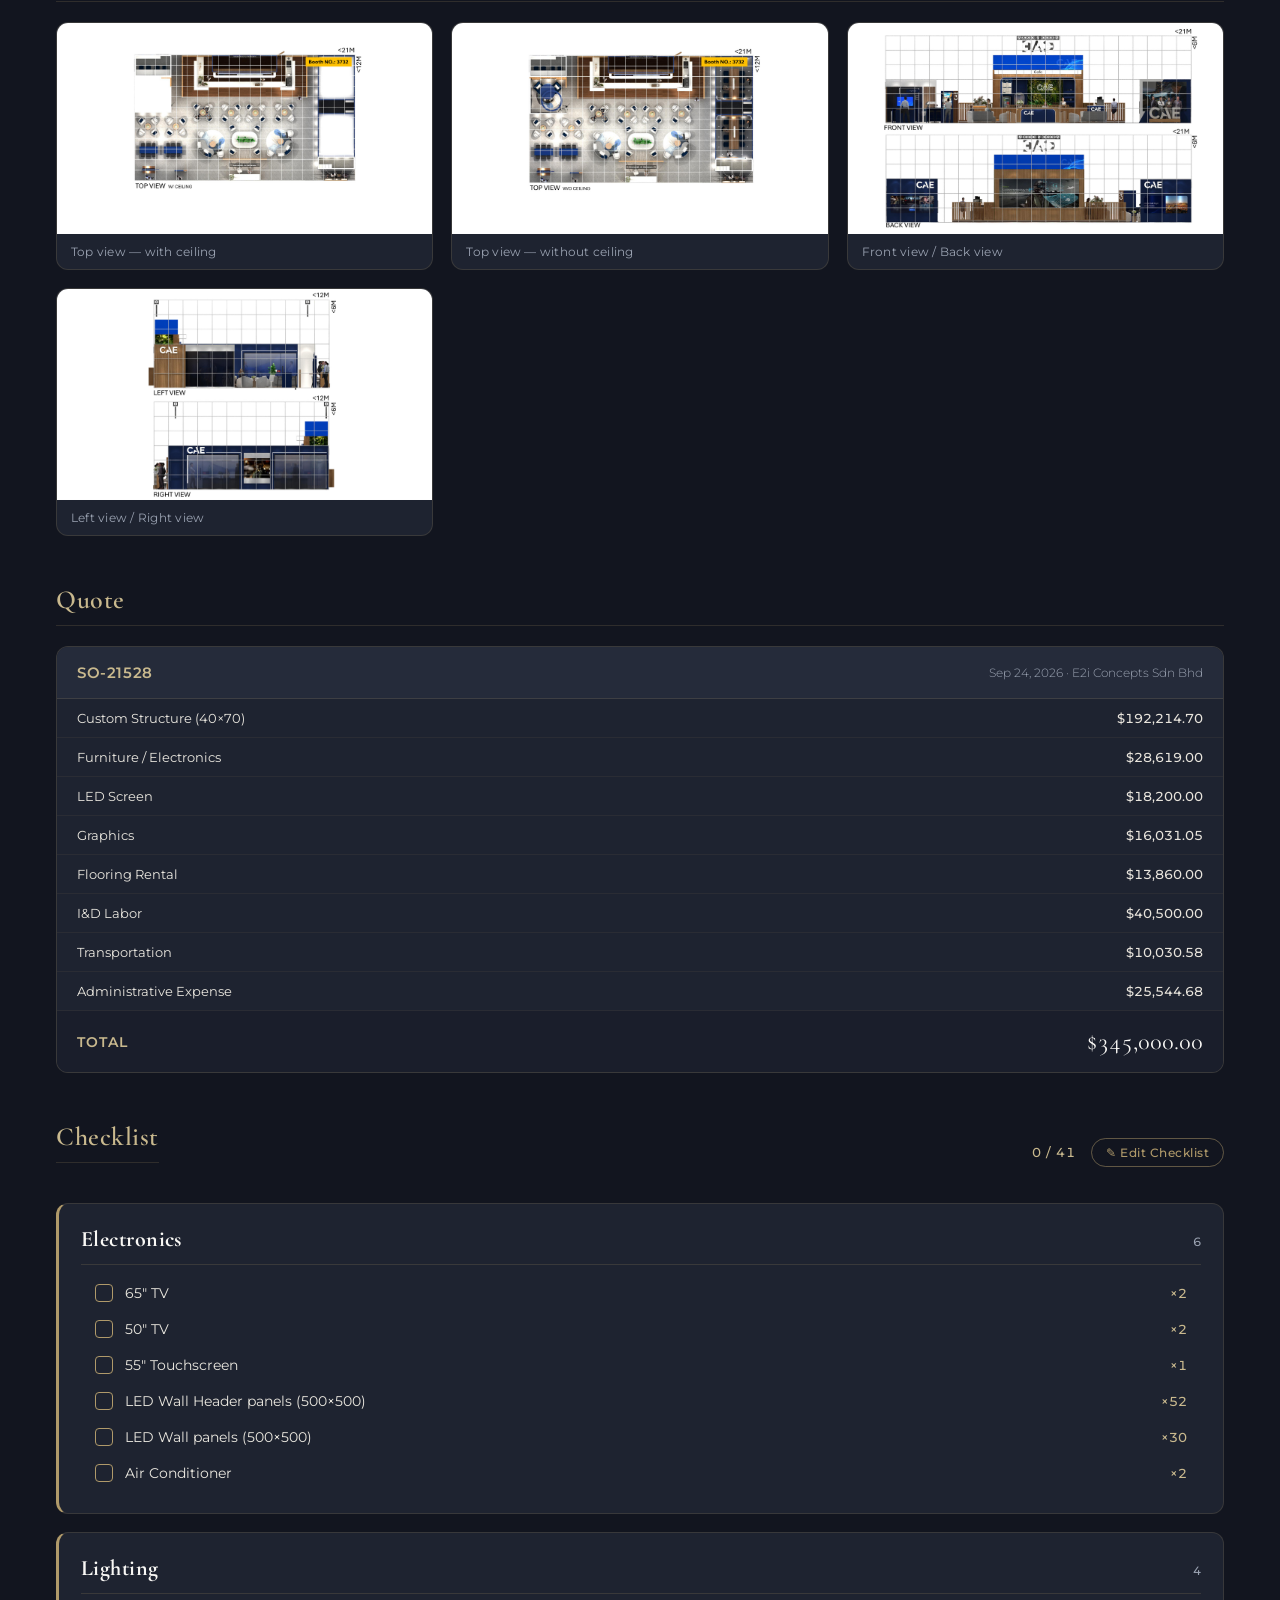
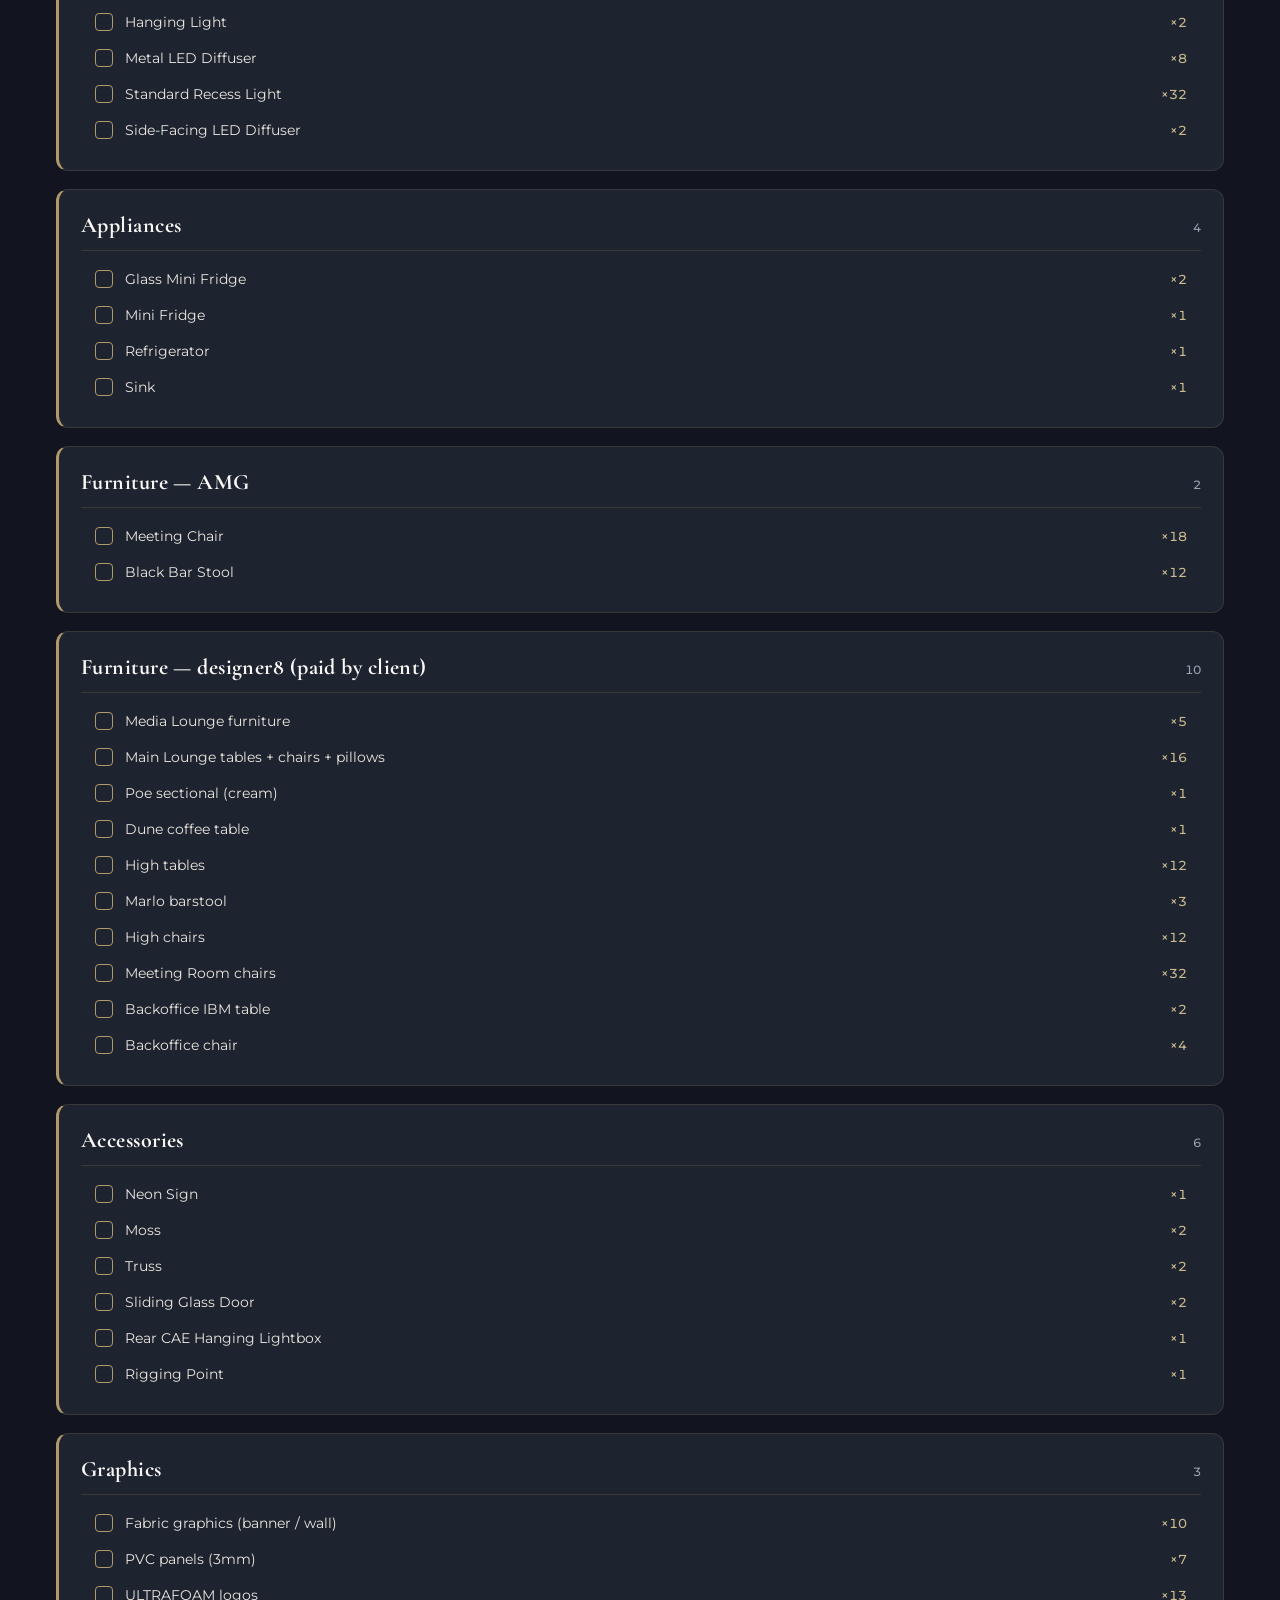
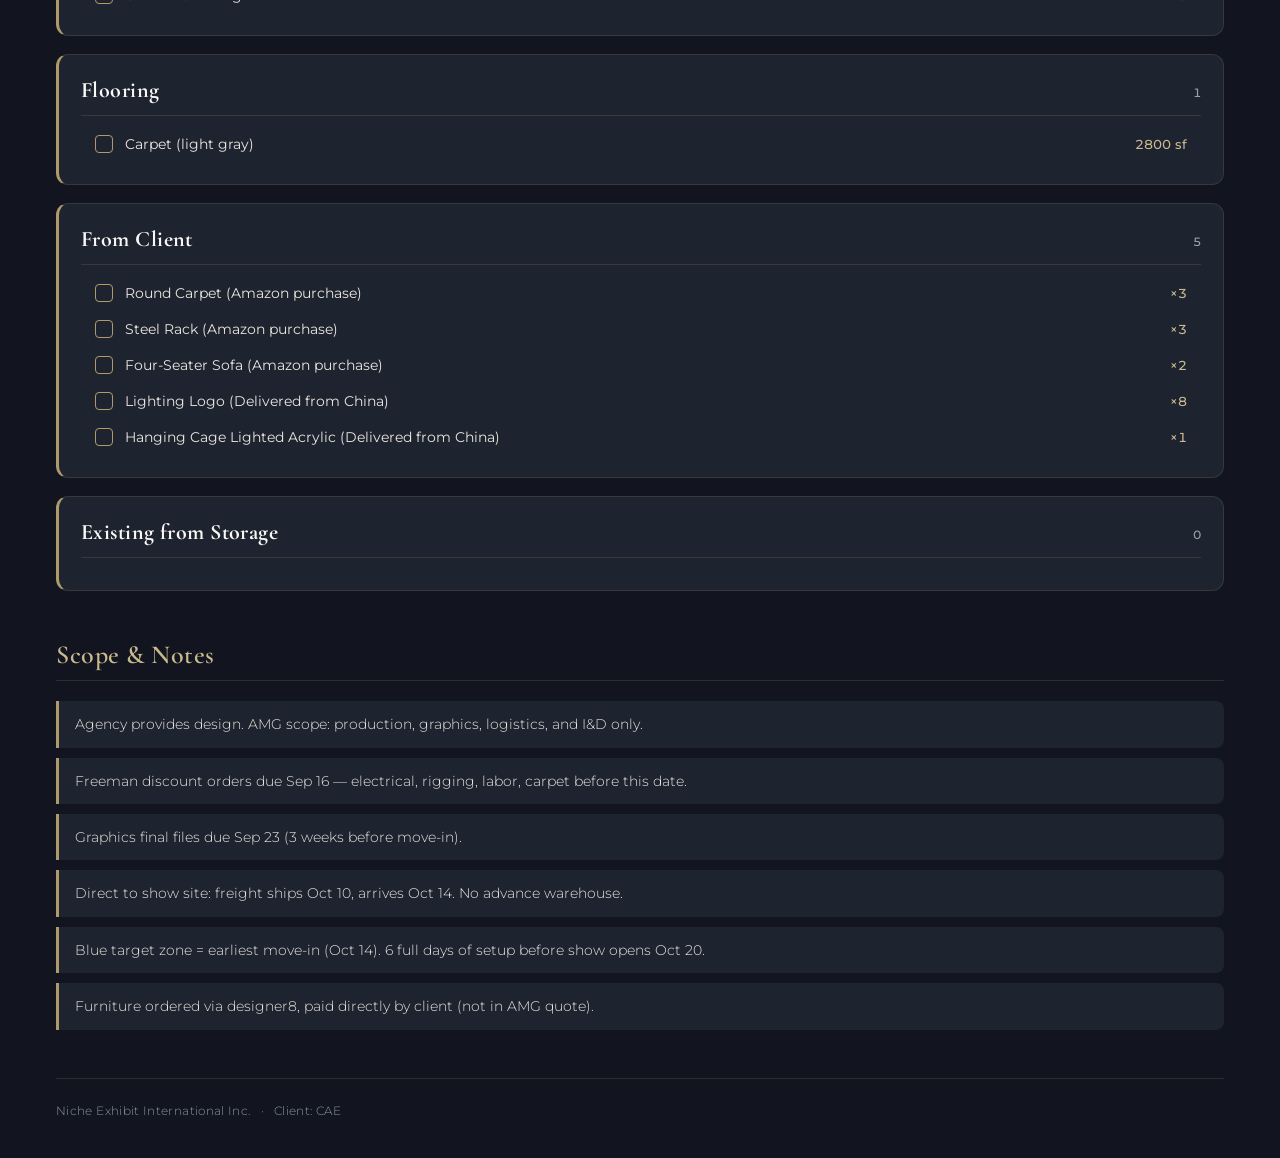
==== commit 376cfd64: "CAE checklist: add 'From Client' items (Amazon + China delivered)" ====
--- a/cae/index.html
+++ b/cae/index.html
@@ -84,6 +84,6 @@
 
   <script src="https://www.gstatic.com/firebasejs/10.12.0/firebase-app-compat.js"></script>
   <script src="https://www.gstatic.com/firebasejs/10.12.0/firebase-firestore-compat.js"></script>
-  <script src="script.js?v=2"></script>
+  <script src="script.js?v=3"></script>
 </body>
 </html>
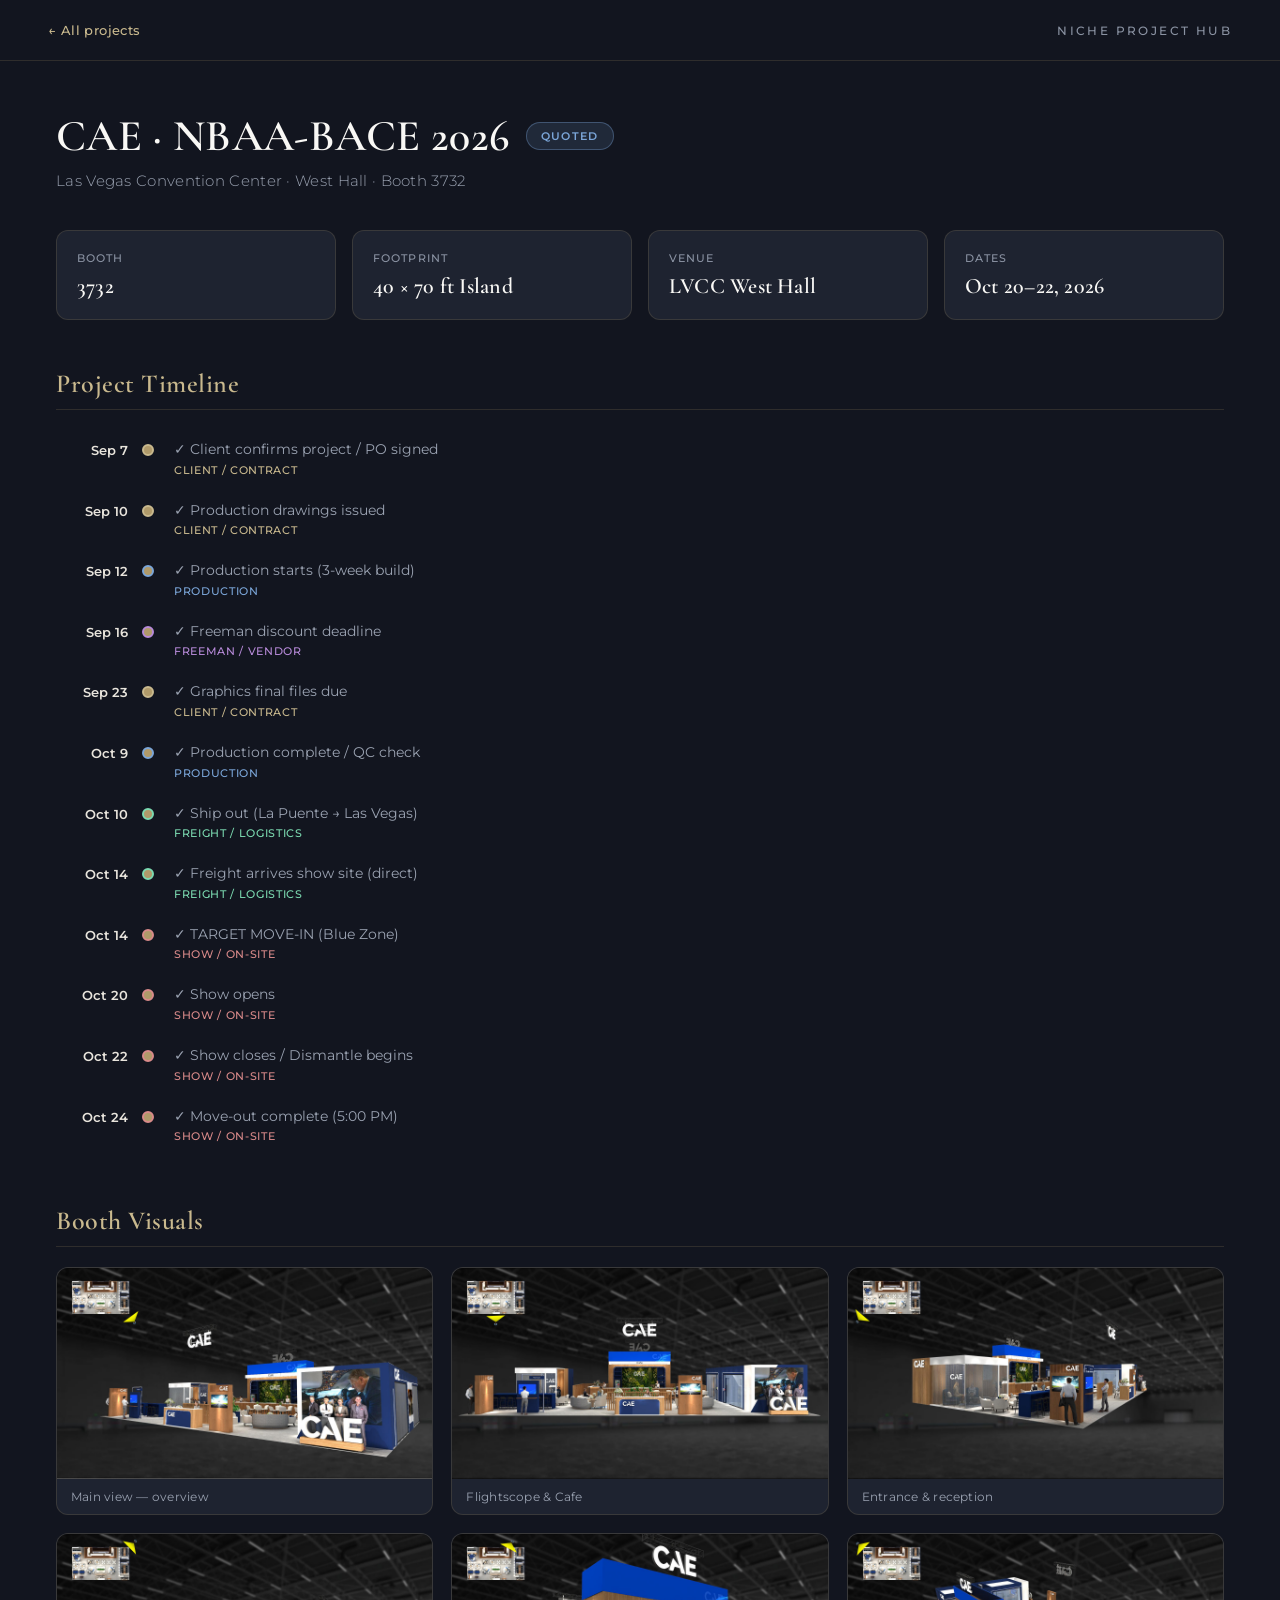
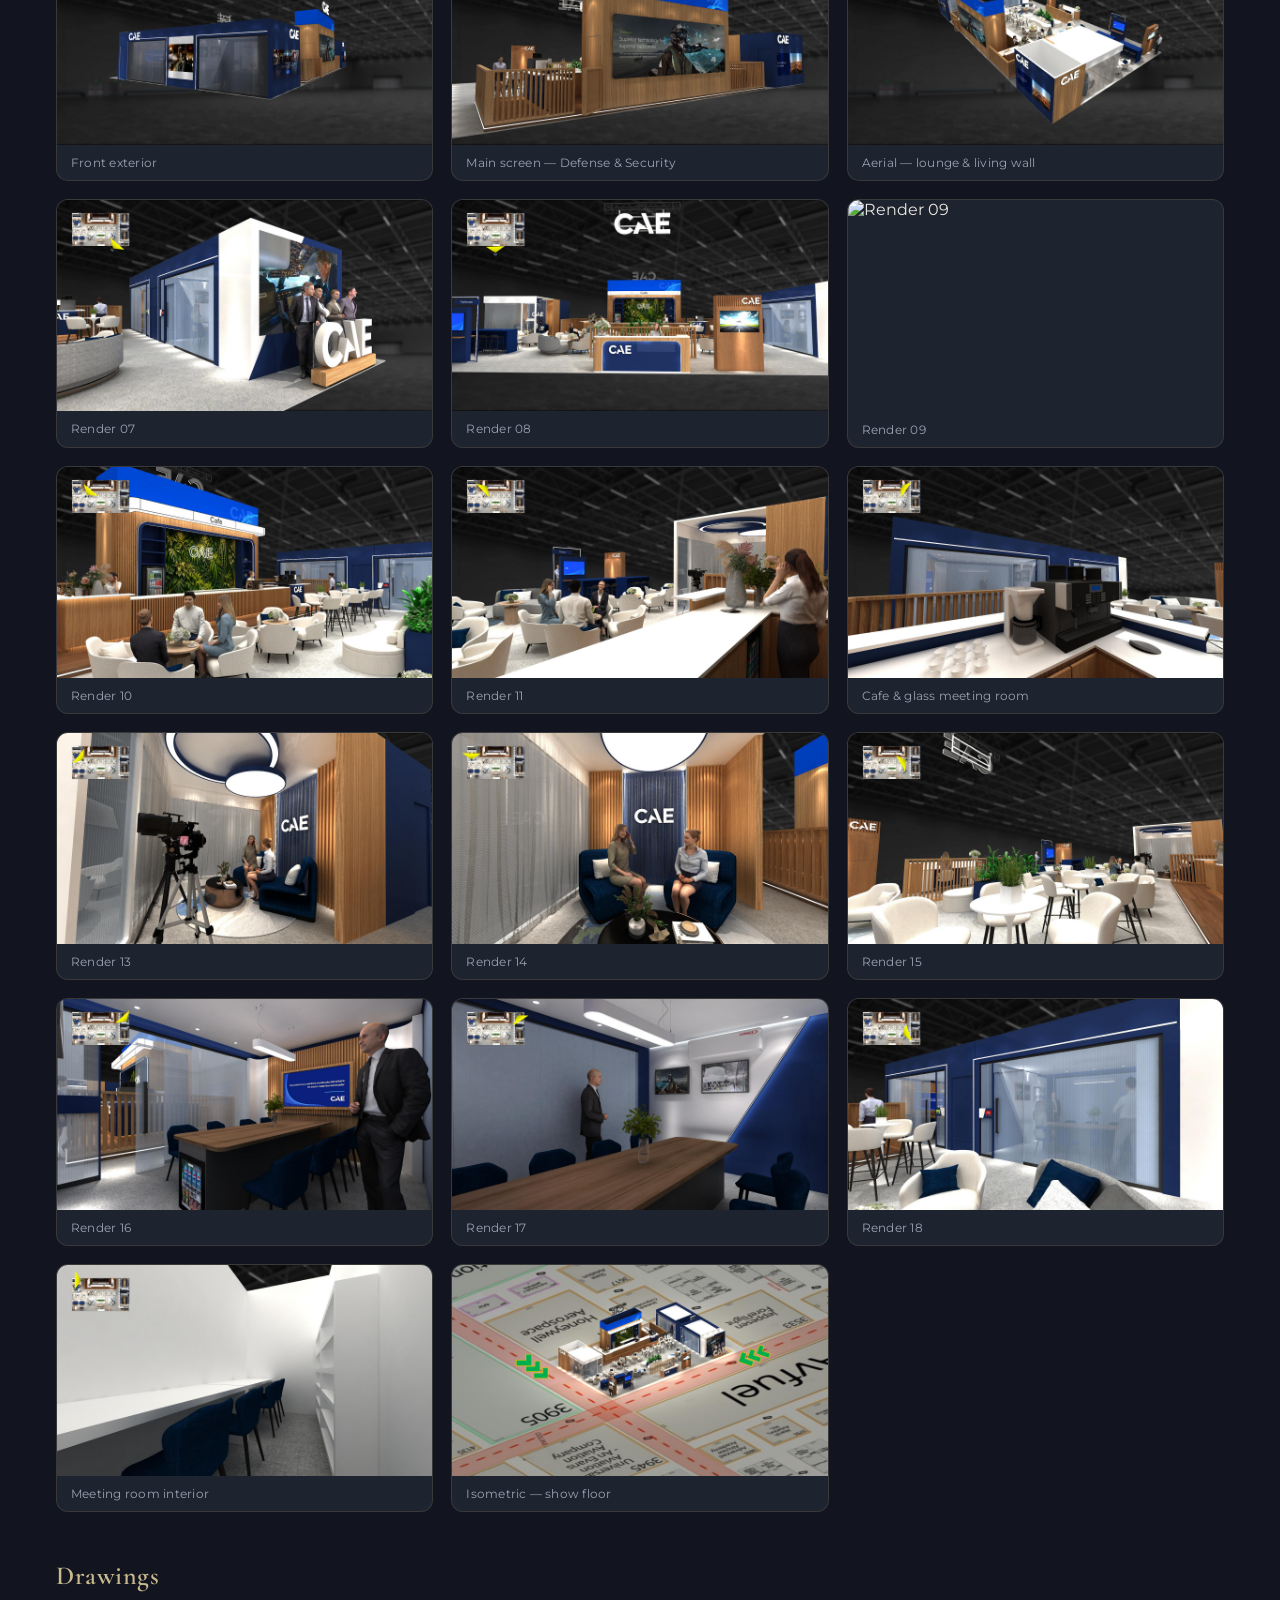
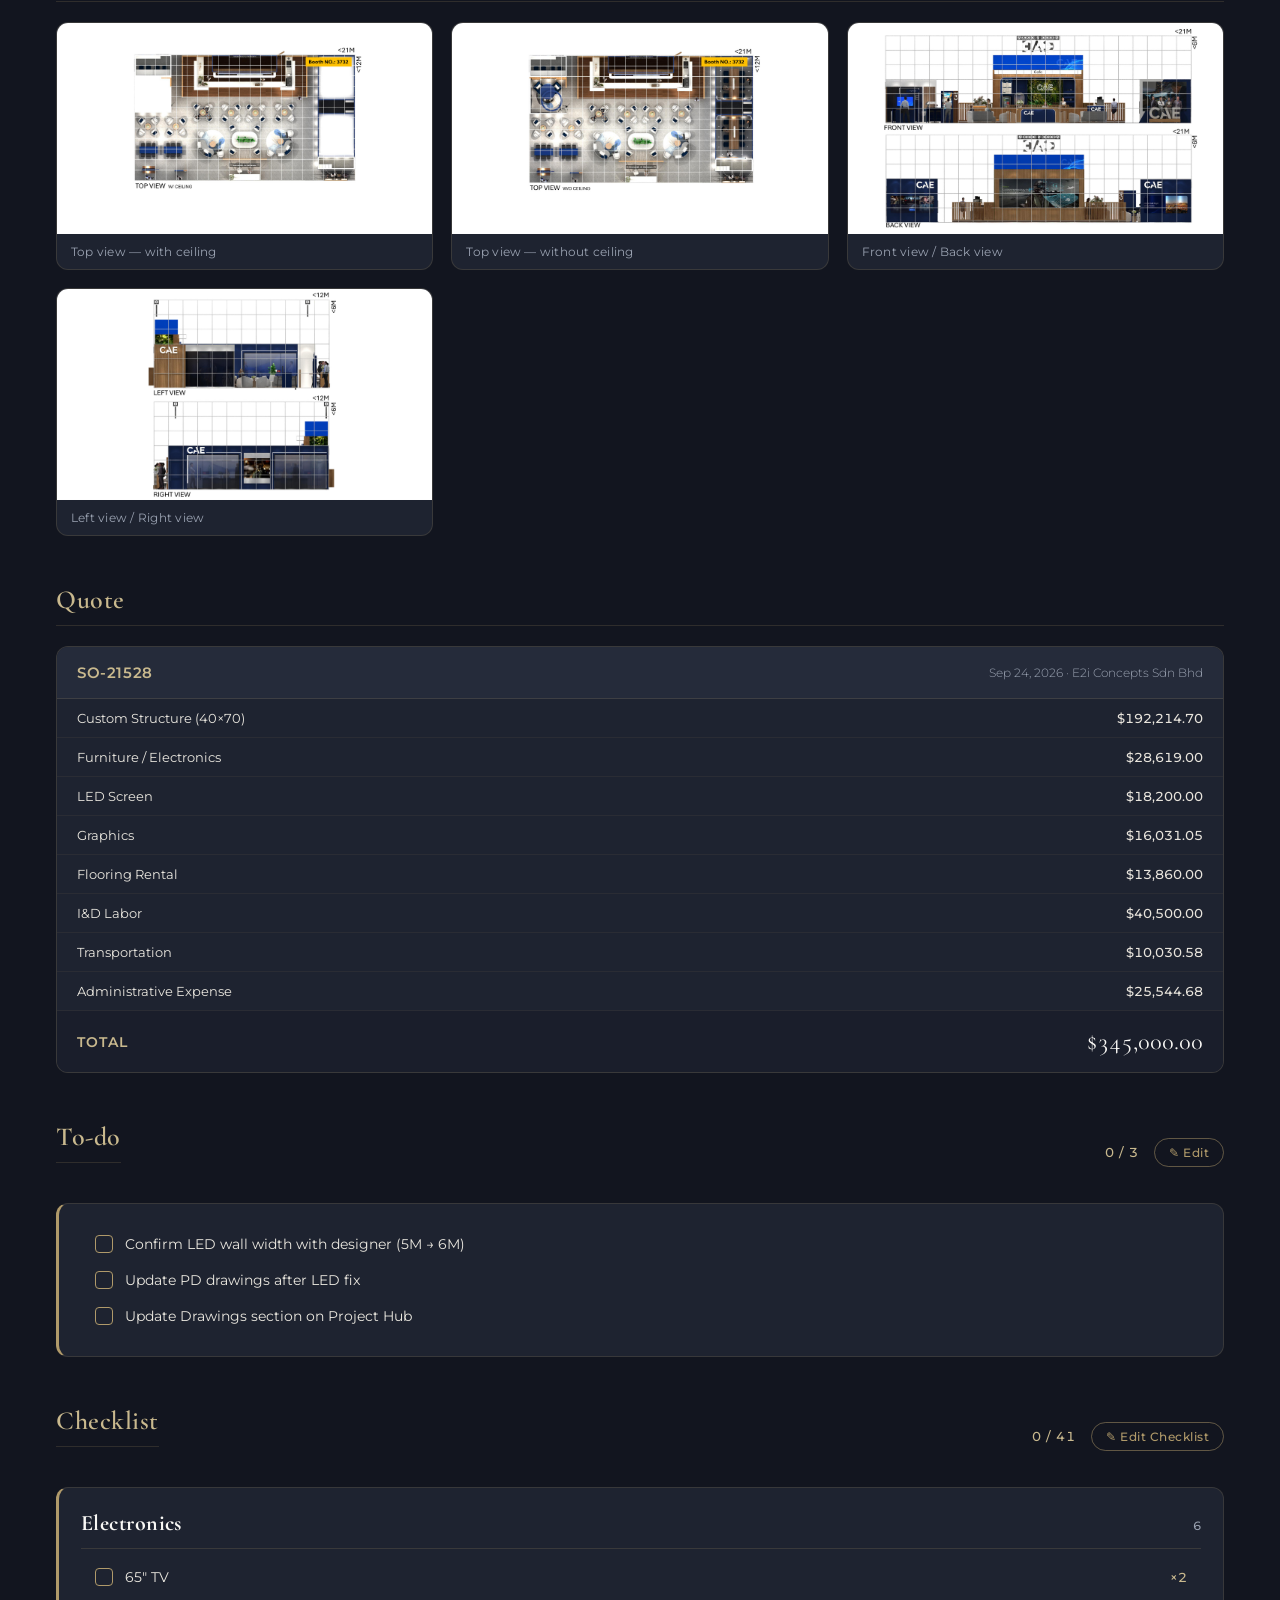
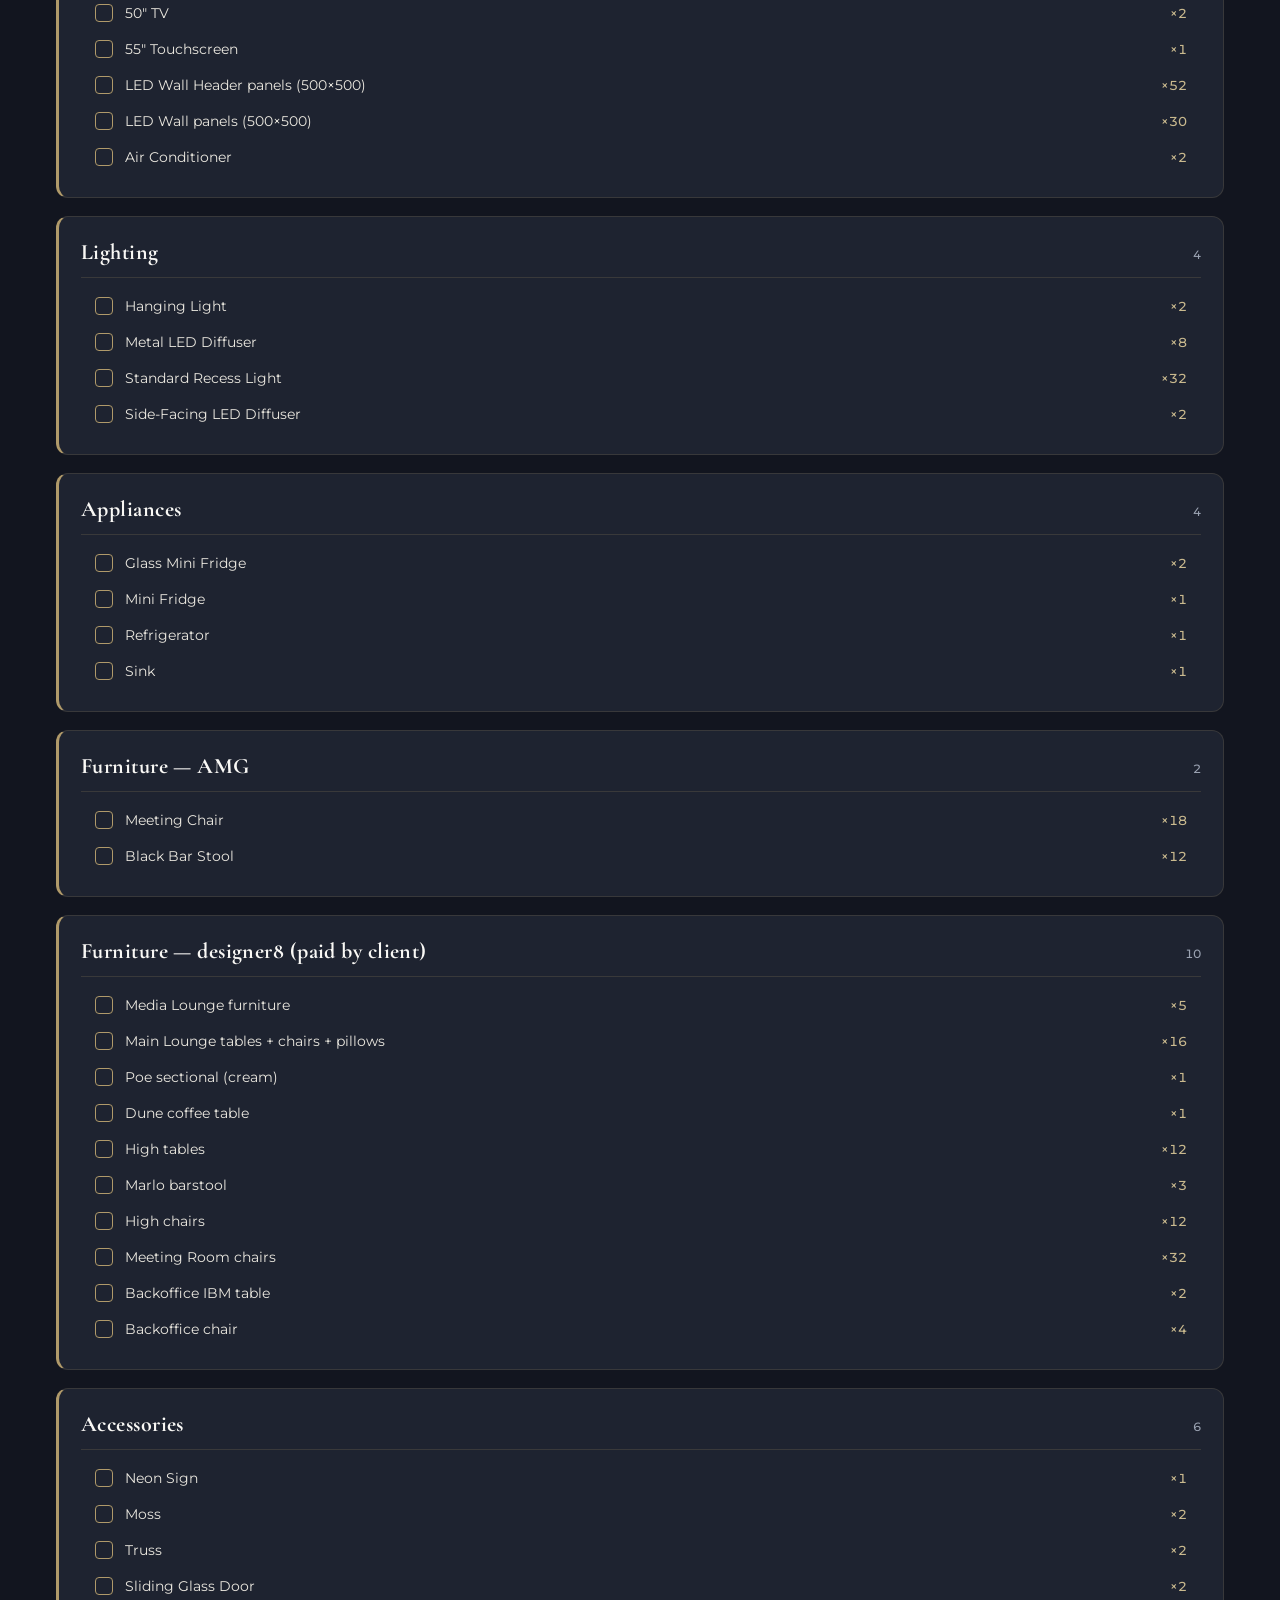
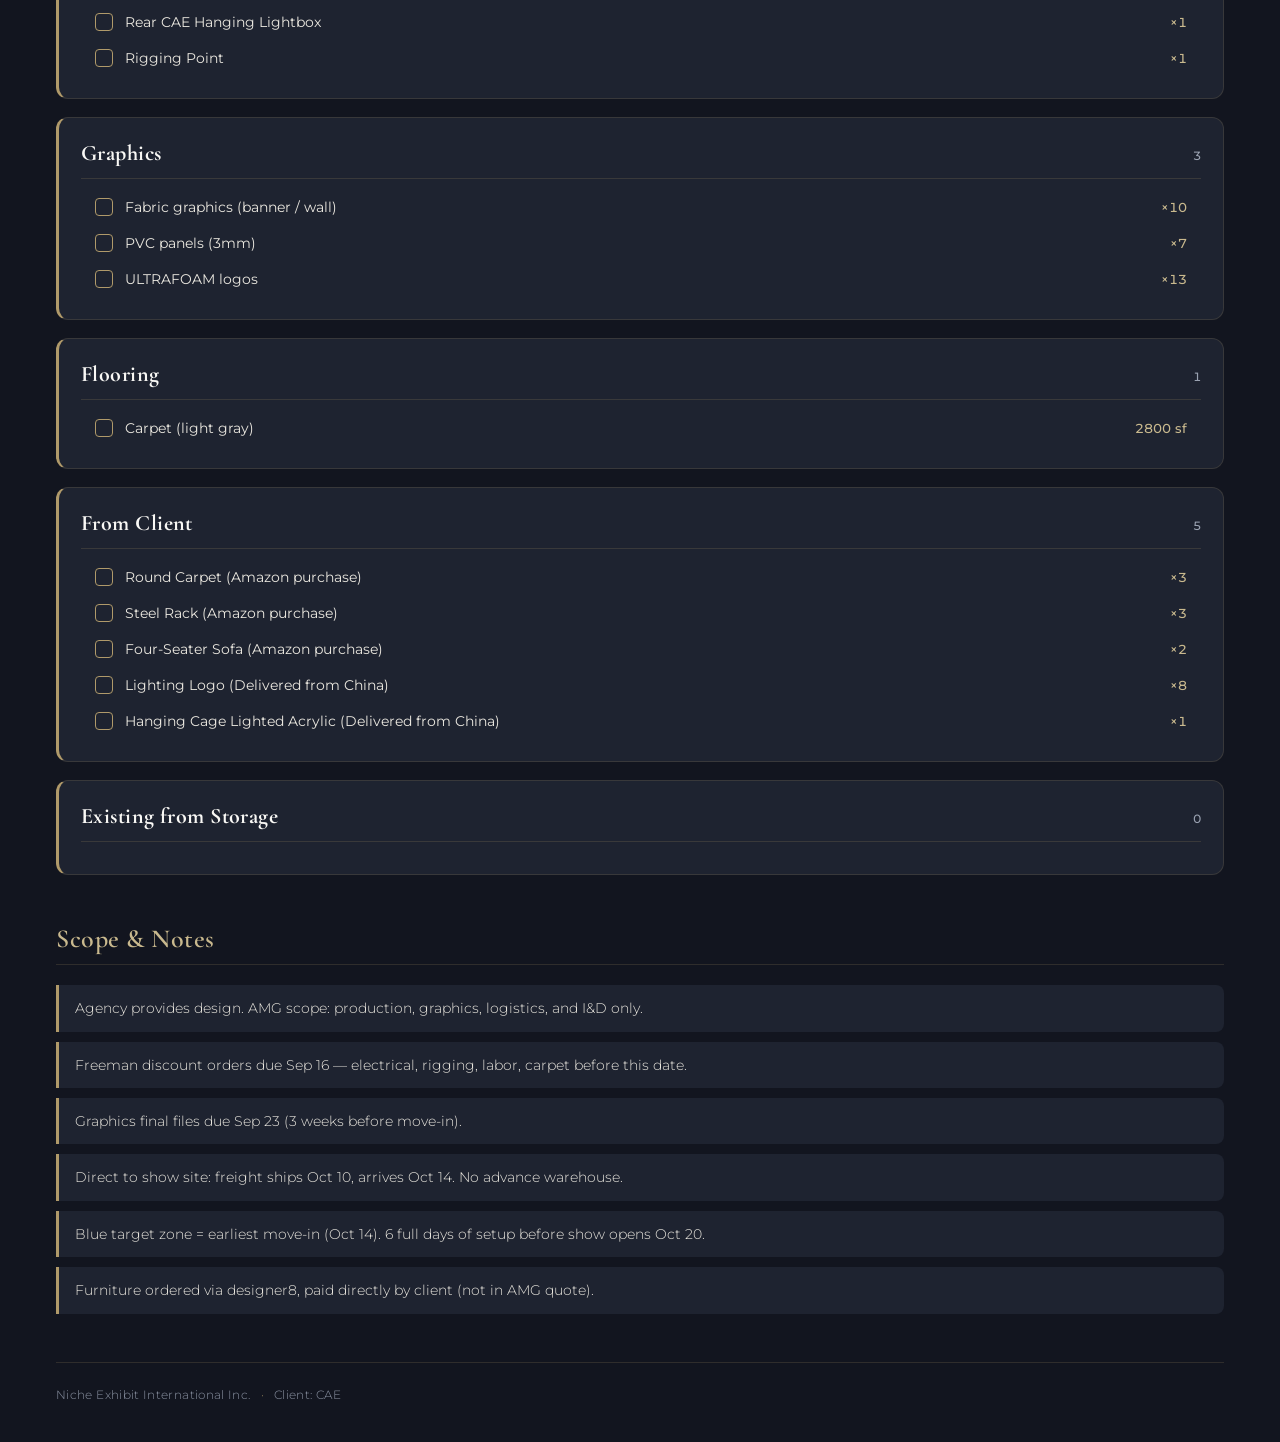
==== commit c05b5b03: "cae: add To-do list section (Firestore-synced, editable) before Checklist" ====
--- a/cae/index.html
+++ b/cae/index.html
@@ -51,6 +51,18 @@
       <div class="quote" id="quote"></div>
     </section>
 
+    <!-- To-do List -->
+    <section class="section-block">
+      <div class="section-head-row">
+        <h2 class="section-title">To-do</h2>
+        <div class="check-head-right">
+          <span class="check-progress" id="todo-progress">0 / 0</span>
+          <button id="btn-todo-edit" class="edit-toggle-btn" onclick="toggleTodoEdit()">✎ Edit</button>
+        </div>
+      </div>
+      <div id="todo"></div>
+    </section>
+
     <!-- Loose Items Checklist -->
     <section class="section-block">
       <div class="section-head-row">
@@ -84,6 +96,6 @@
 
   <script src="https://www.gstatic.com/firebasejs/10.12.0/firebase-app-compat.js"></script>
   <script src="https://www.gstatic.com/firebasejs/10.12.0/firebase-firestore-compat.js"></script>
-  <script src="script.js?v=3"></script>
+  <script src="script.js?v=4"></script>
 </body>
 </html>
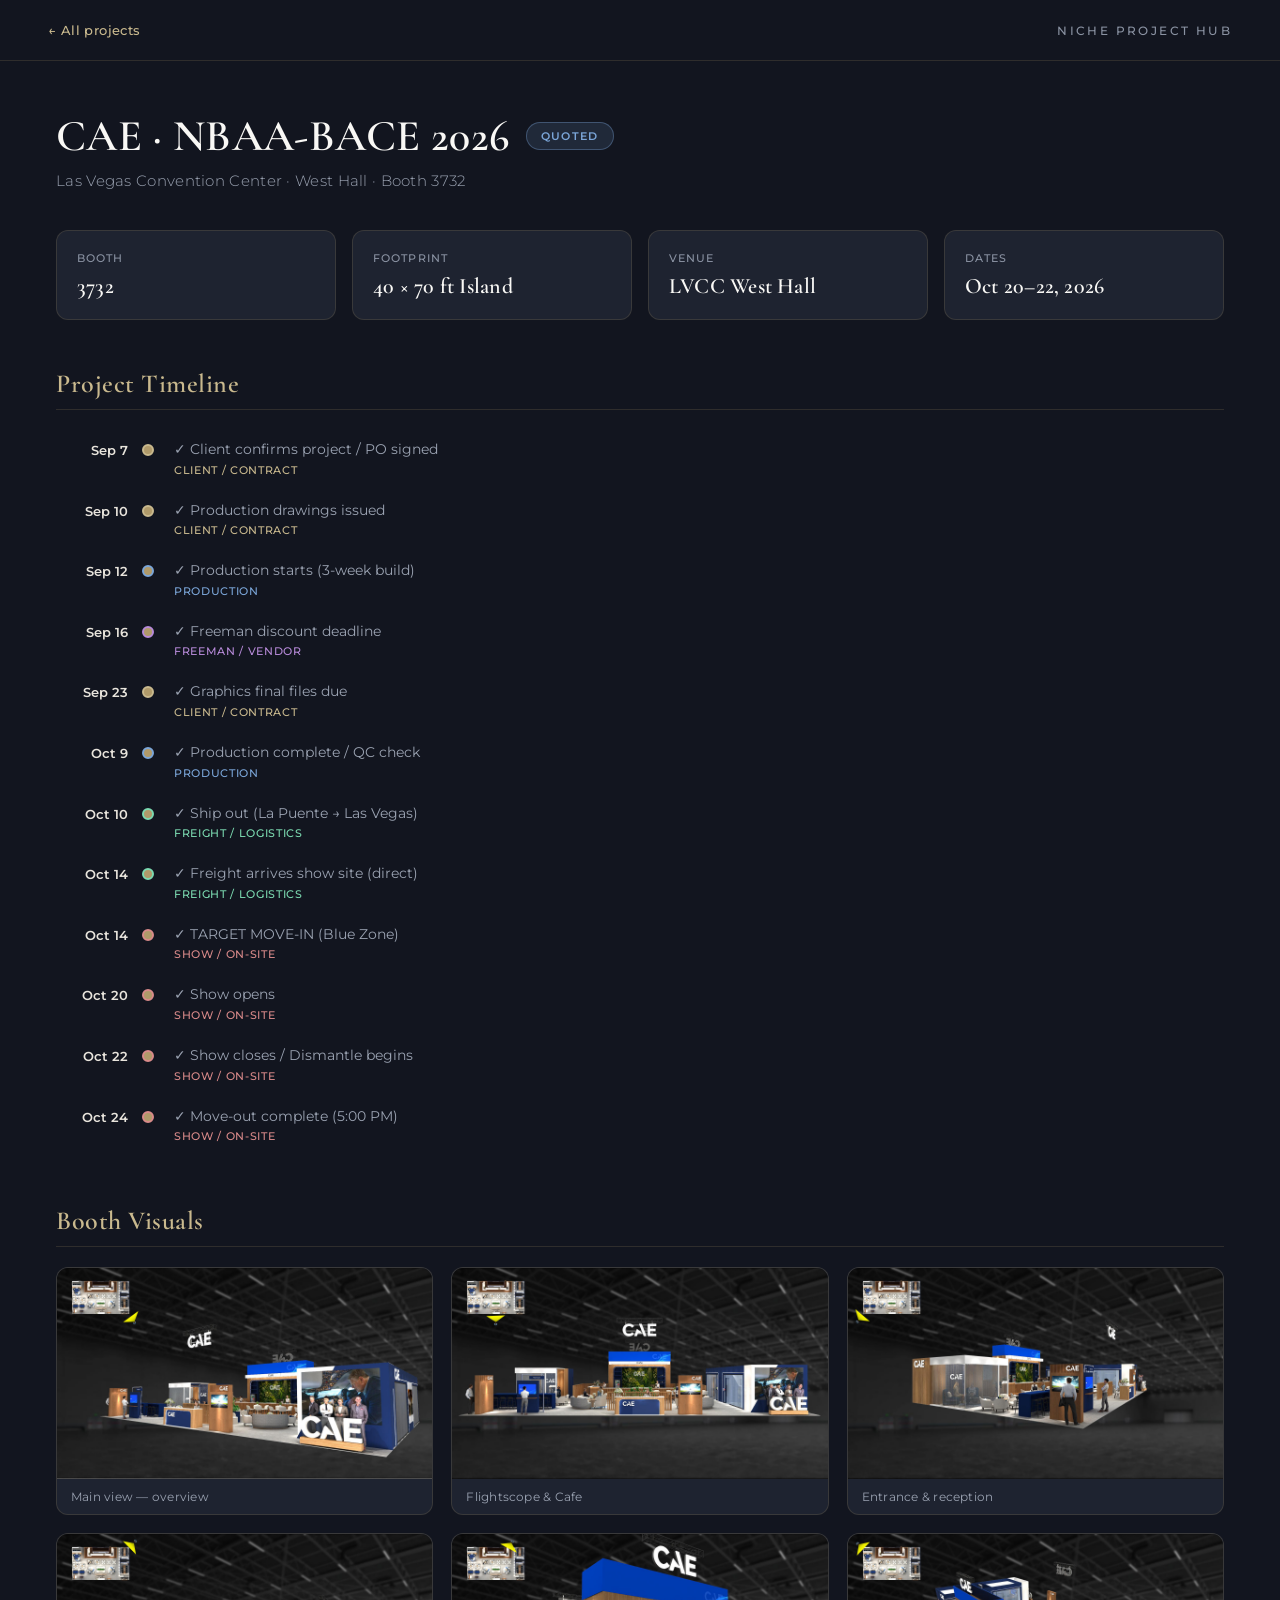
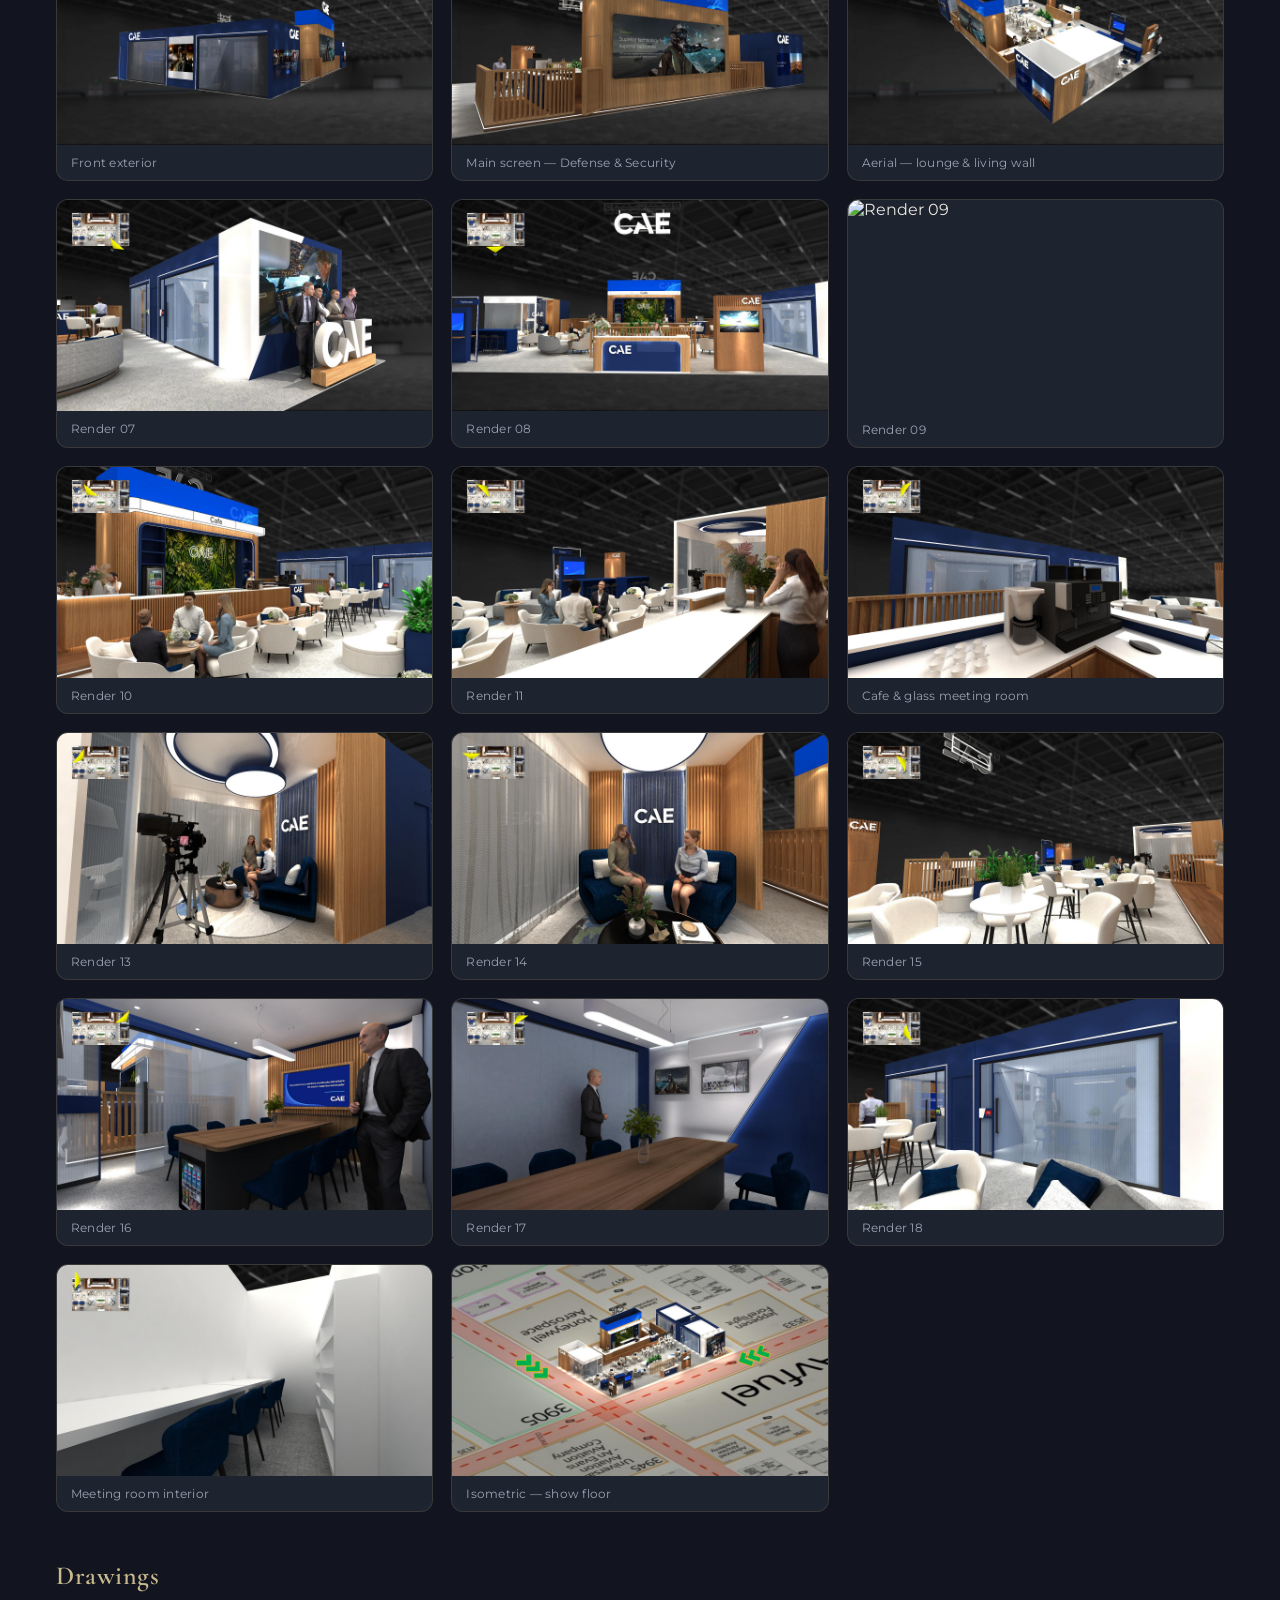
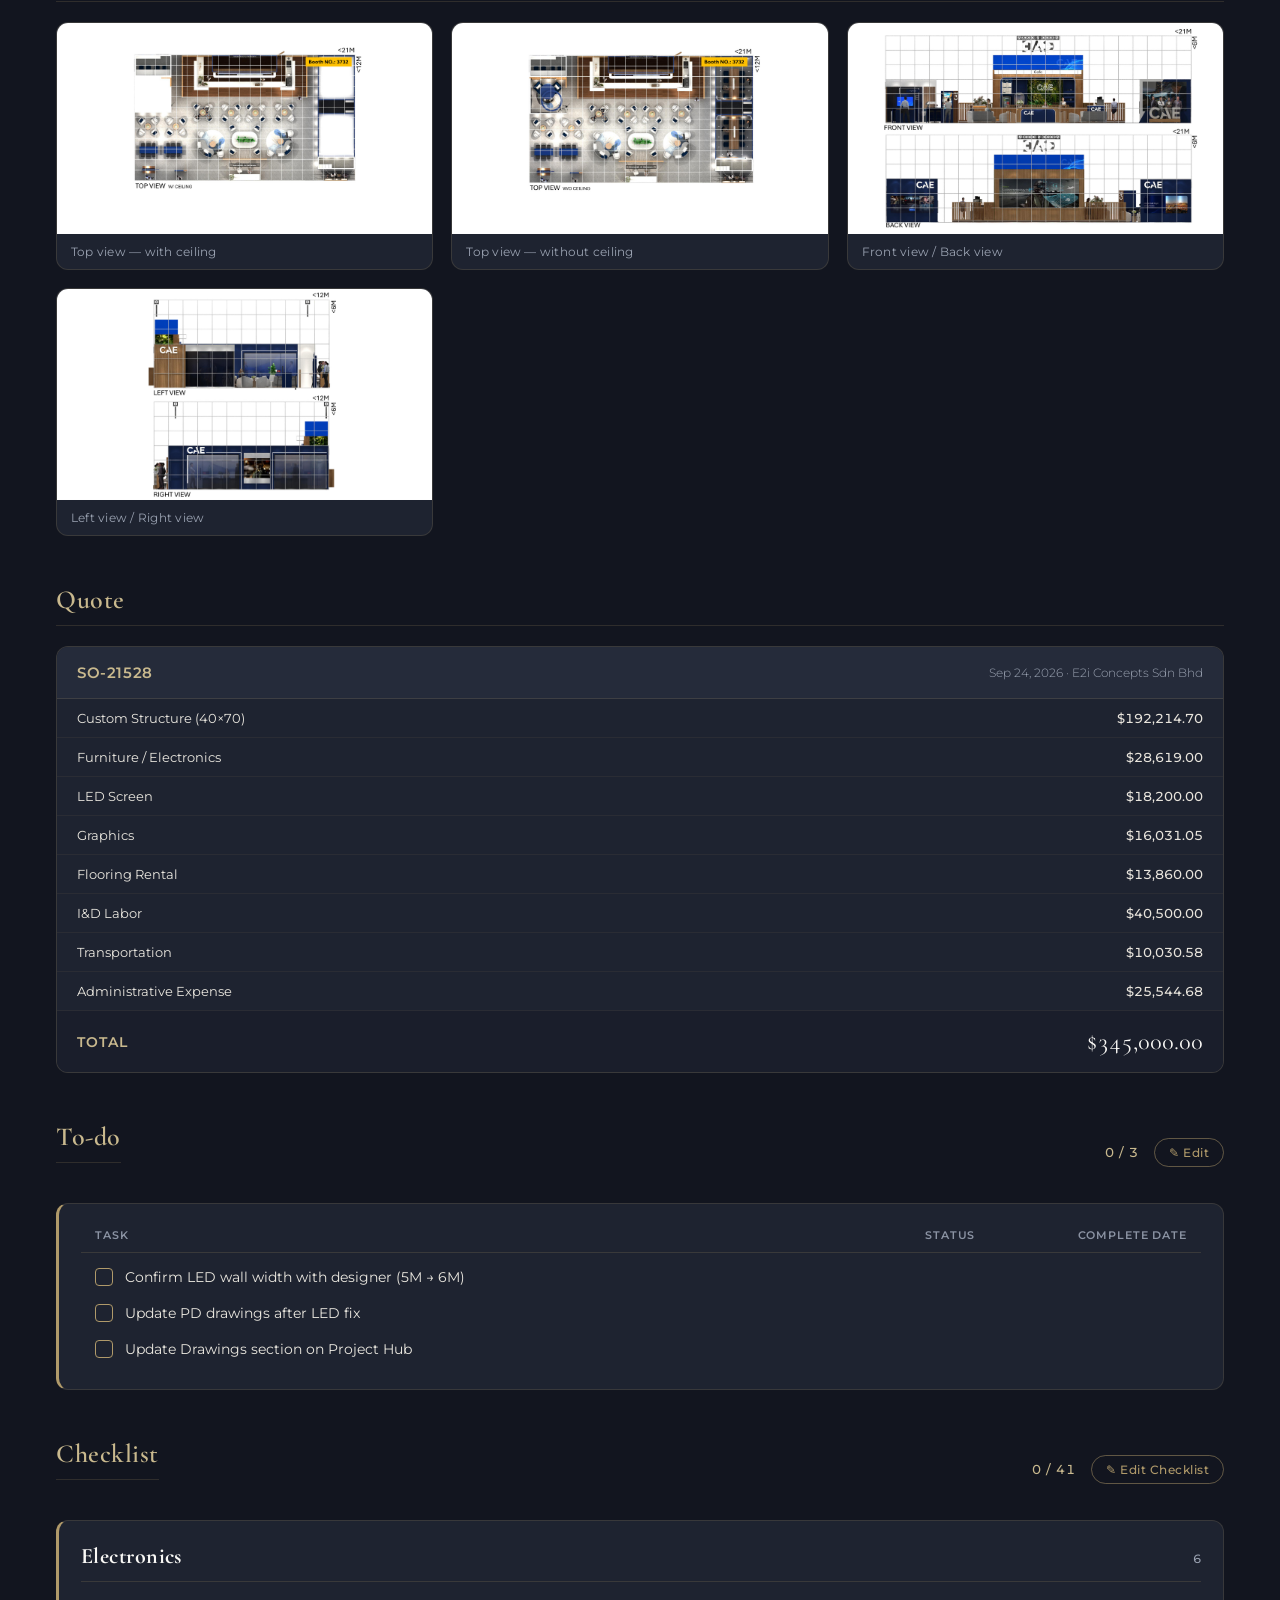
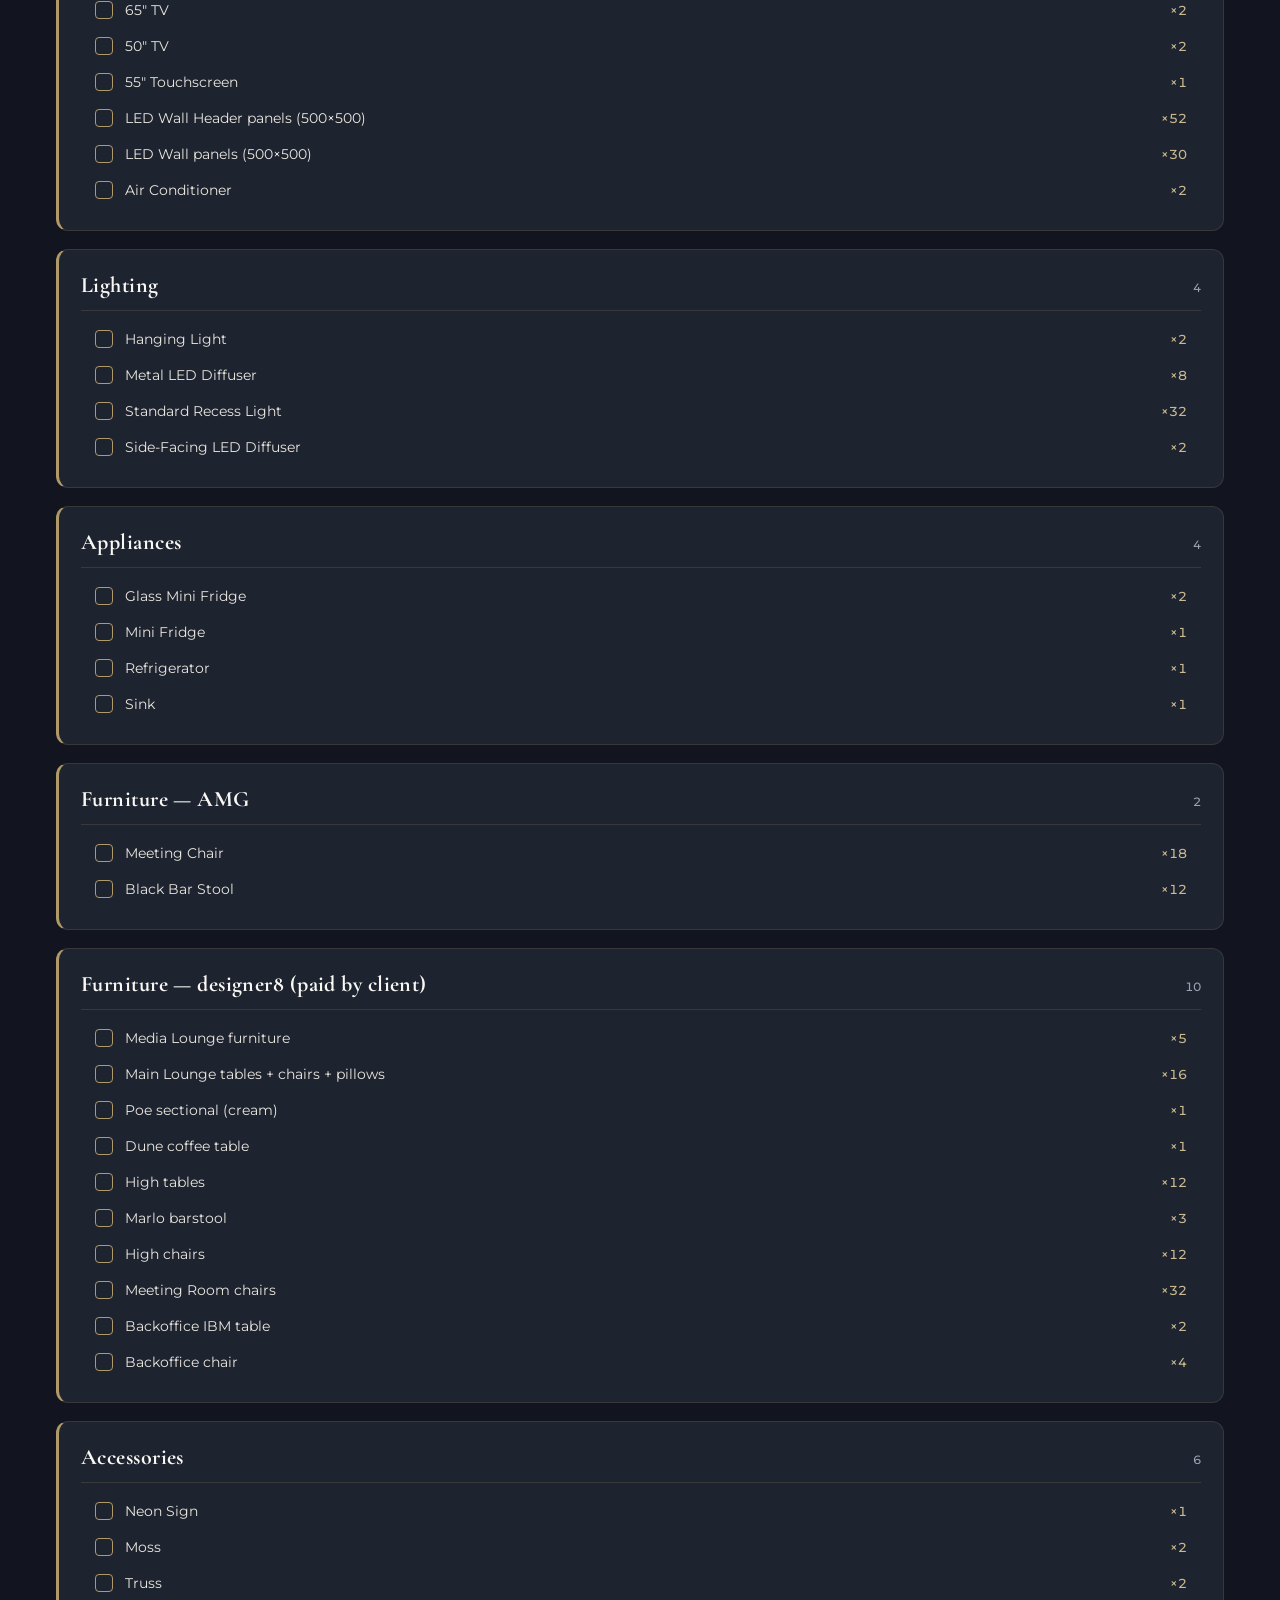
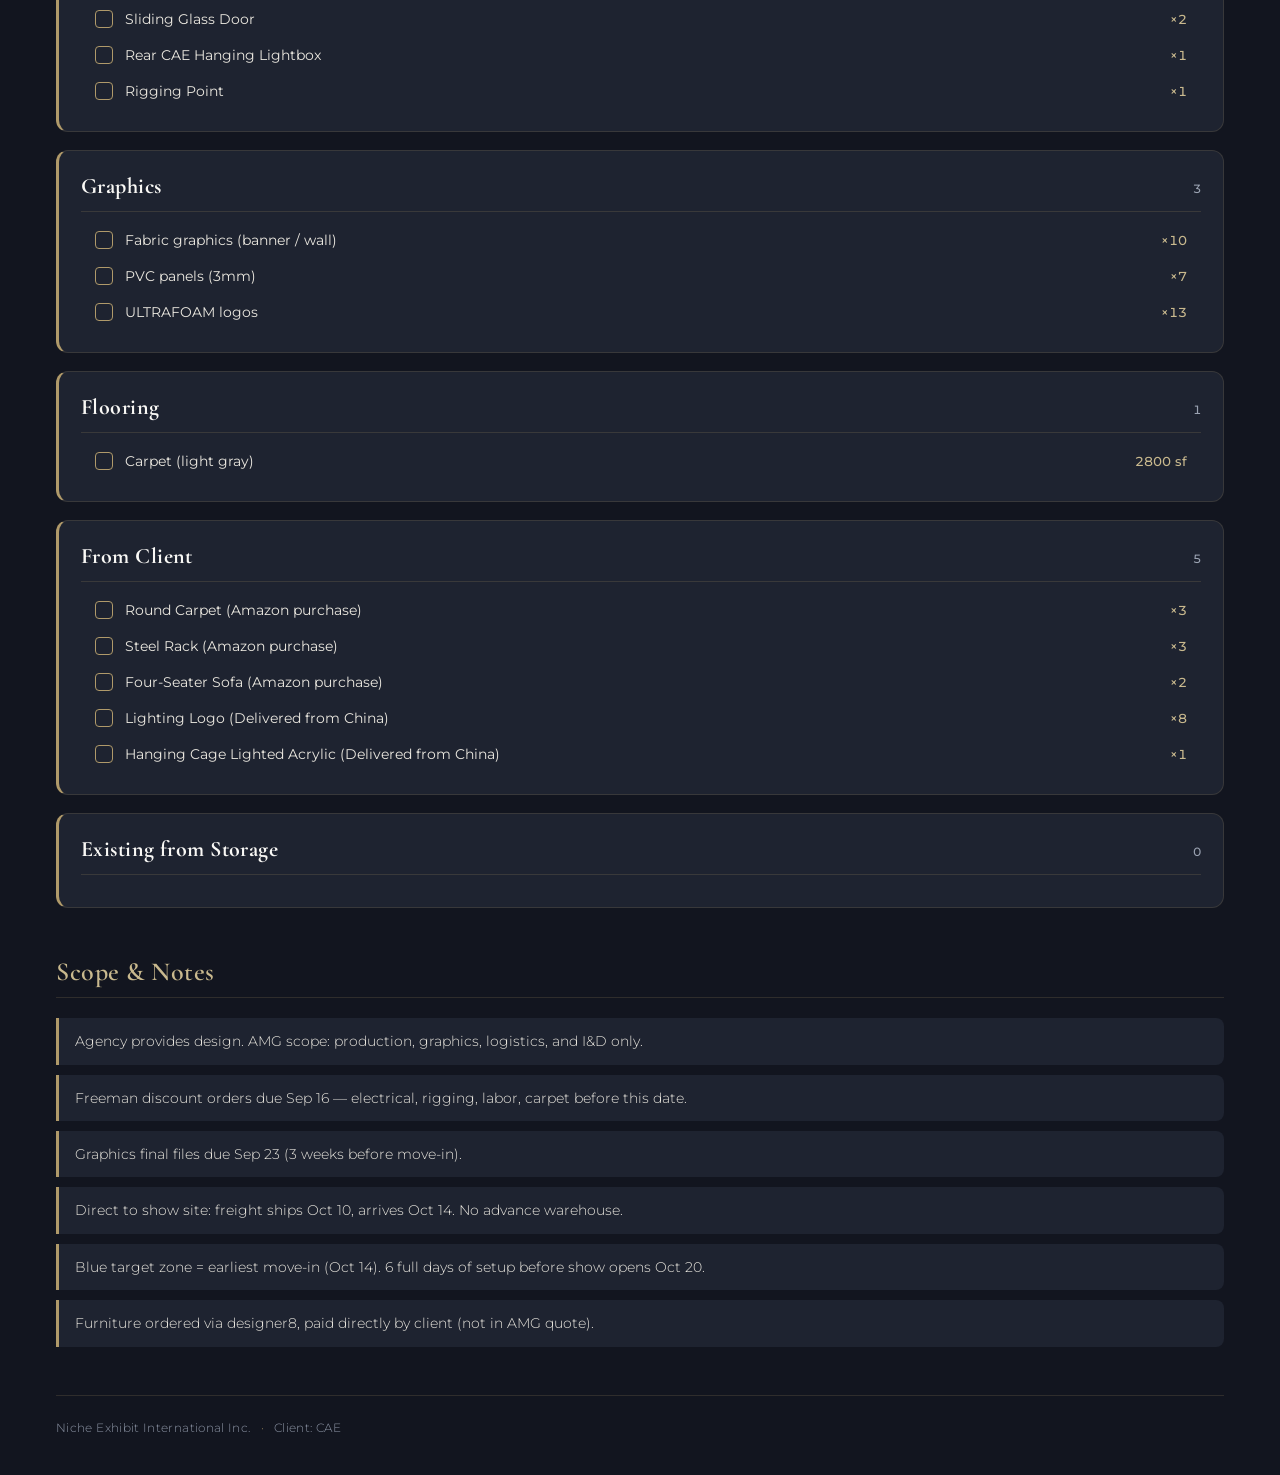
==== commit 74ae9b1b: "cae: add status + complete date columns to To-do list" ====
--- a/cae/index.html
+++ b/cae/index.html
@@ -96,6 +96,6 @@
 
   <script src="https://www.gstatic.com/firebasejs/10.12.0/firebase-app-compat.js"></script>
   <script src="https://www.gstatic.com/firebasejs/10.12.0/firebase-firestore-compat.js"></script>
-  <script src="script.js?v=4"></script>
+  <script src="script.js?v=5"></script>
 </body>
 </html>
--- a/cae/styles.css
+++ b/cae/styles.css
@@ -481,6 +481,73 @@
   white-space: nowrap;
 }
 
+/* To-do list (task + status + complete date) */
+.todo-head {
+  display: flex;
+  align-items: center;
+  gap: 12px;
+  padding: 2px 14px 10px;
+  border-bottom: 1px solid var(--border);
+  margin-bottom: 6px;
+}
+
+.todo-head span {
+  font-size: 11px;
+  font-weight: 600;
+  letter-spacing: 0.08em;
+  text-transform: uppercase;
+  color: var(--grey);
+}
+
+.todo-head-task { flex: 1; }
+
+.todo-head-status {
+  width: 130px;
+  text-align: left;
+  flex-shrink: 0;
+}
+
+.todo-head-date {
+  width: 120px;
+  text-align: right;
+  flex-shrink: 0;
+}
+
+.todo-head-x {
+  width: 22px;
+  flex-shrink: 0;
+}
+
+.todo-status {
+  width: 130px;
+  flex-shrink: 0;
+  font-size: 12px;
+  font-weight: 500;
+  color: var(--brass-soft);
+  letter-spacing: 0.02em;
+  white-space: nowrap;
+  overflow: hidden;
+  text-overflow: ellipsis;
+}
+
+.todo-date {
+  width: 120px;
+  flex-shrink: 0;
+  font-size: 12px;
+  font-weight: 400;
+  color: var(--text-dim);
+  text-align: right;
+  font-variant-numeric: tabular-nums;
+  white-space: nowrap;
+}
+
+.todo-status:empty::before,
+.todo-date:empty::before {
+  content: attr(data-ph);
+  color: var(--text-dim);
+  opacity: 0.45;
+}
+
 /* Edit Mode */
 .check-head-right {
   display: flex;
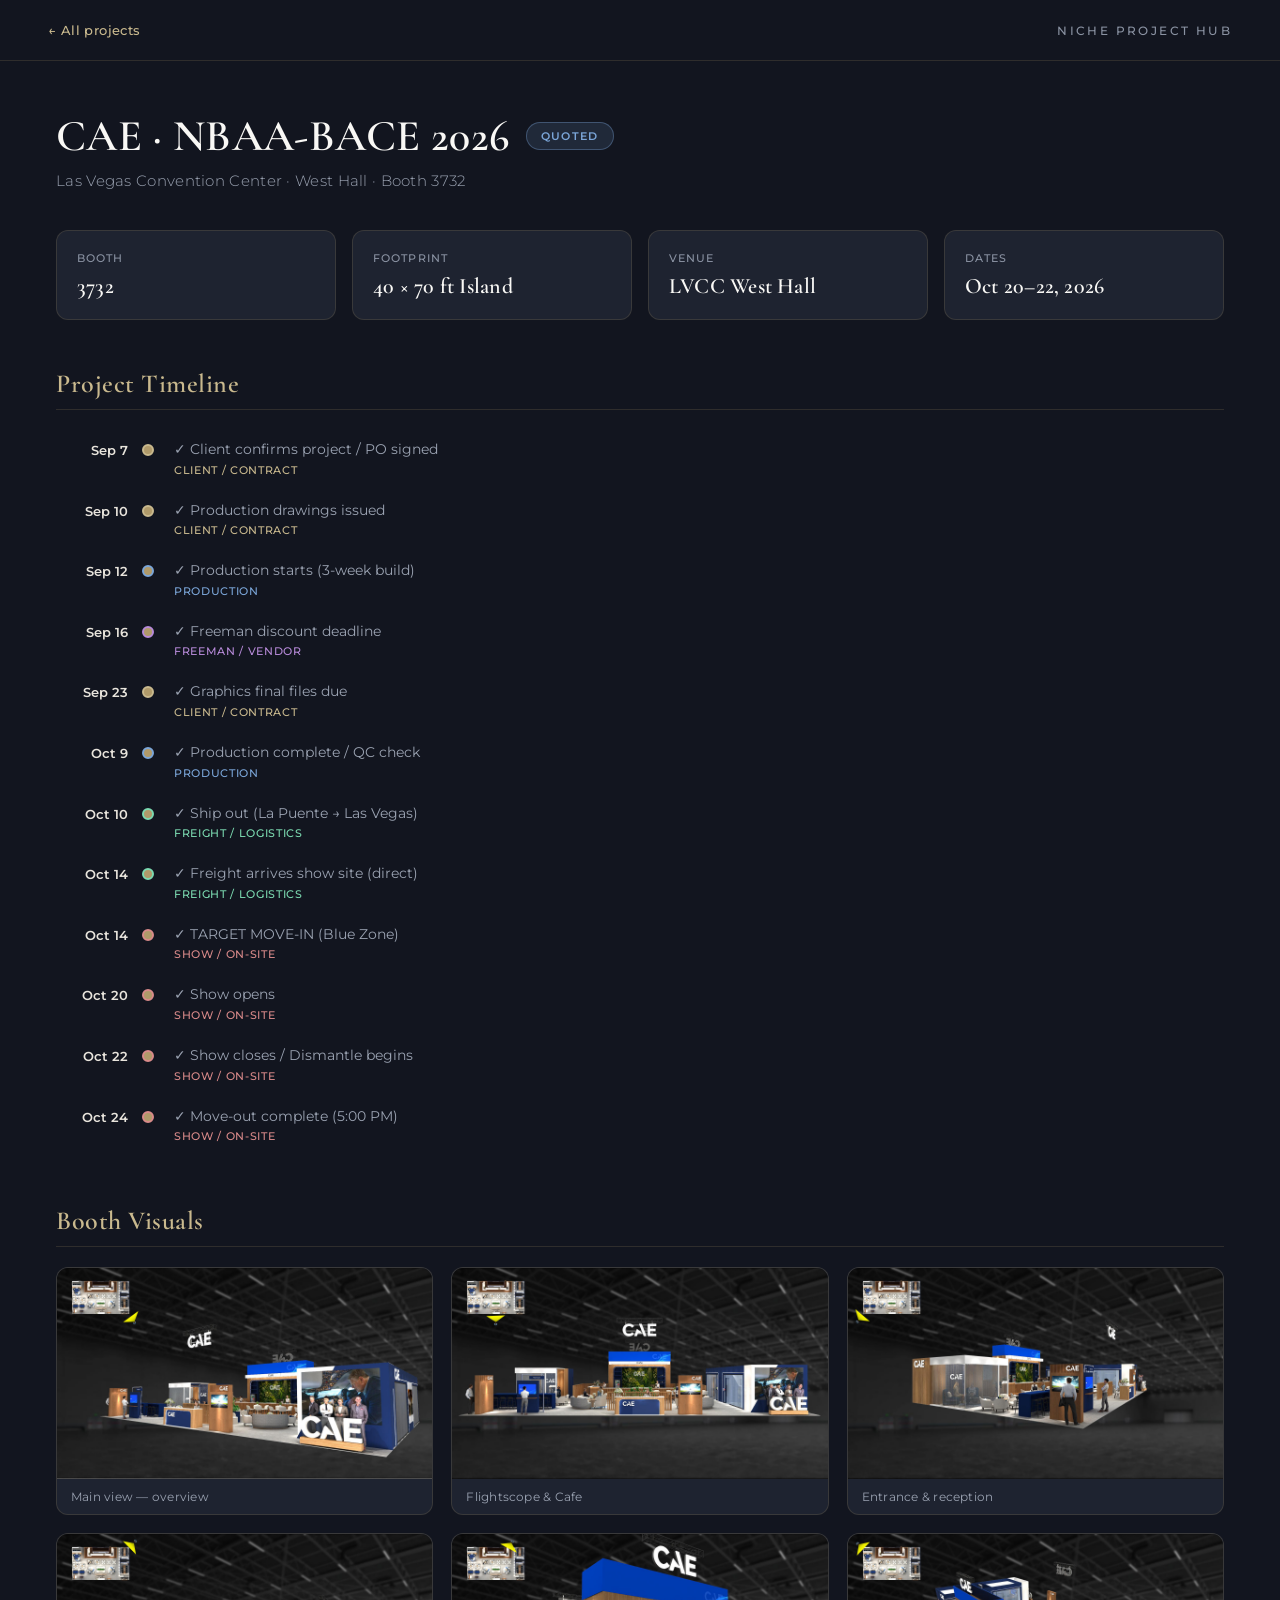
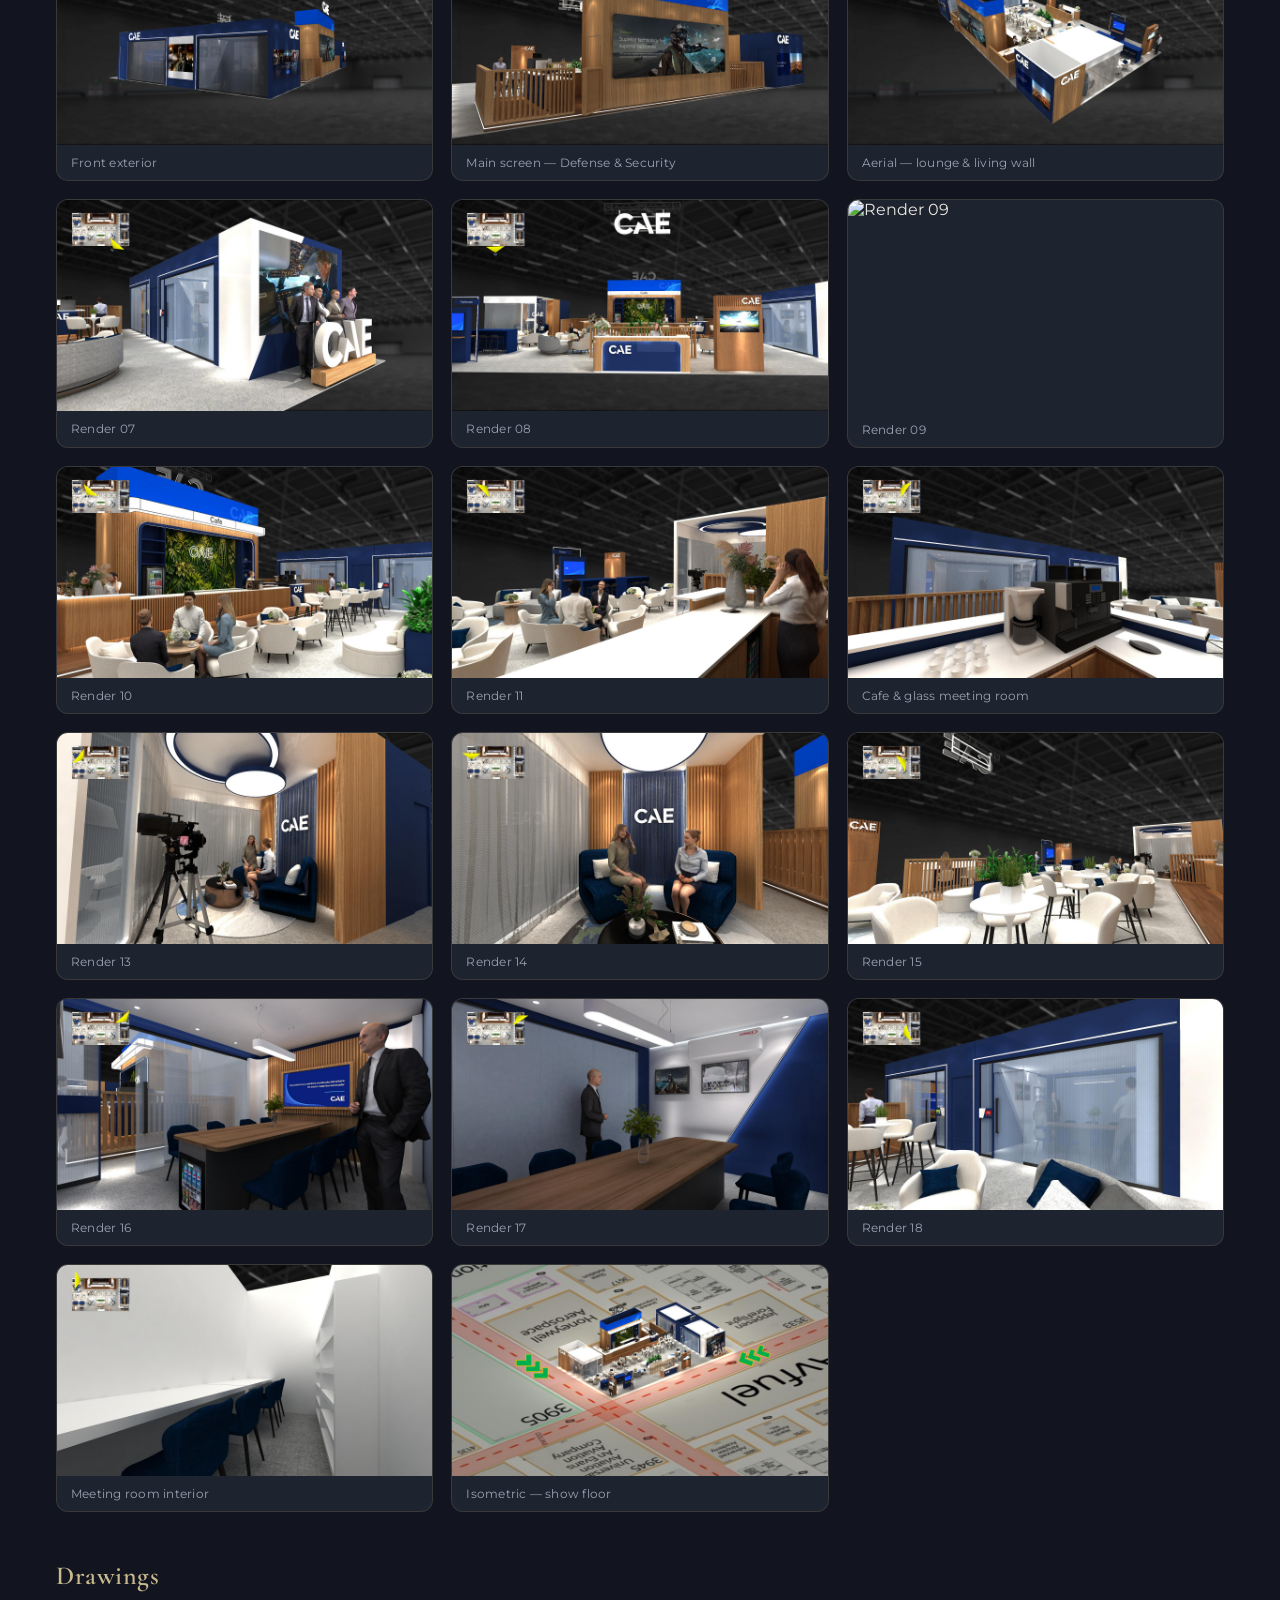
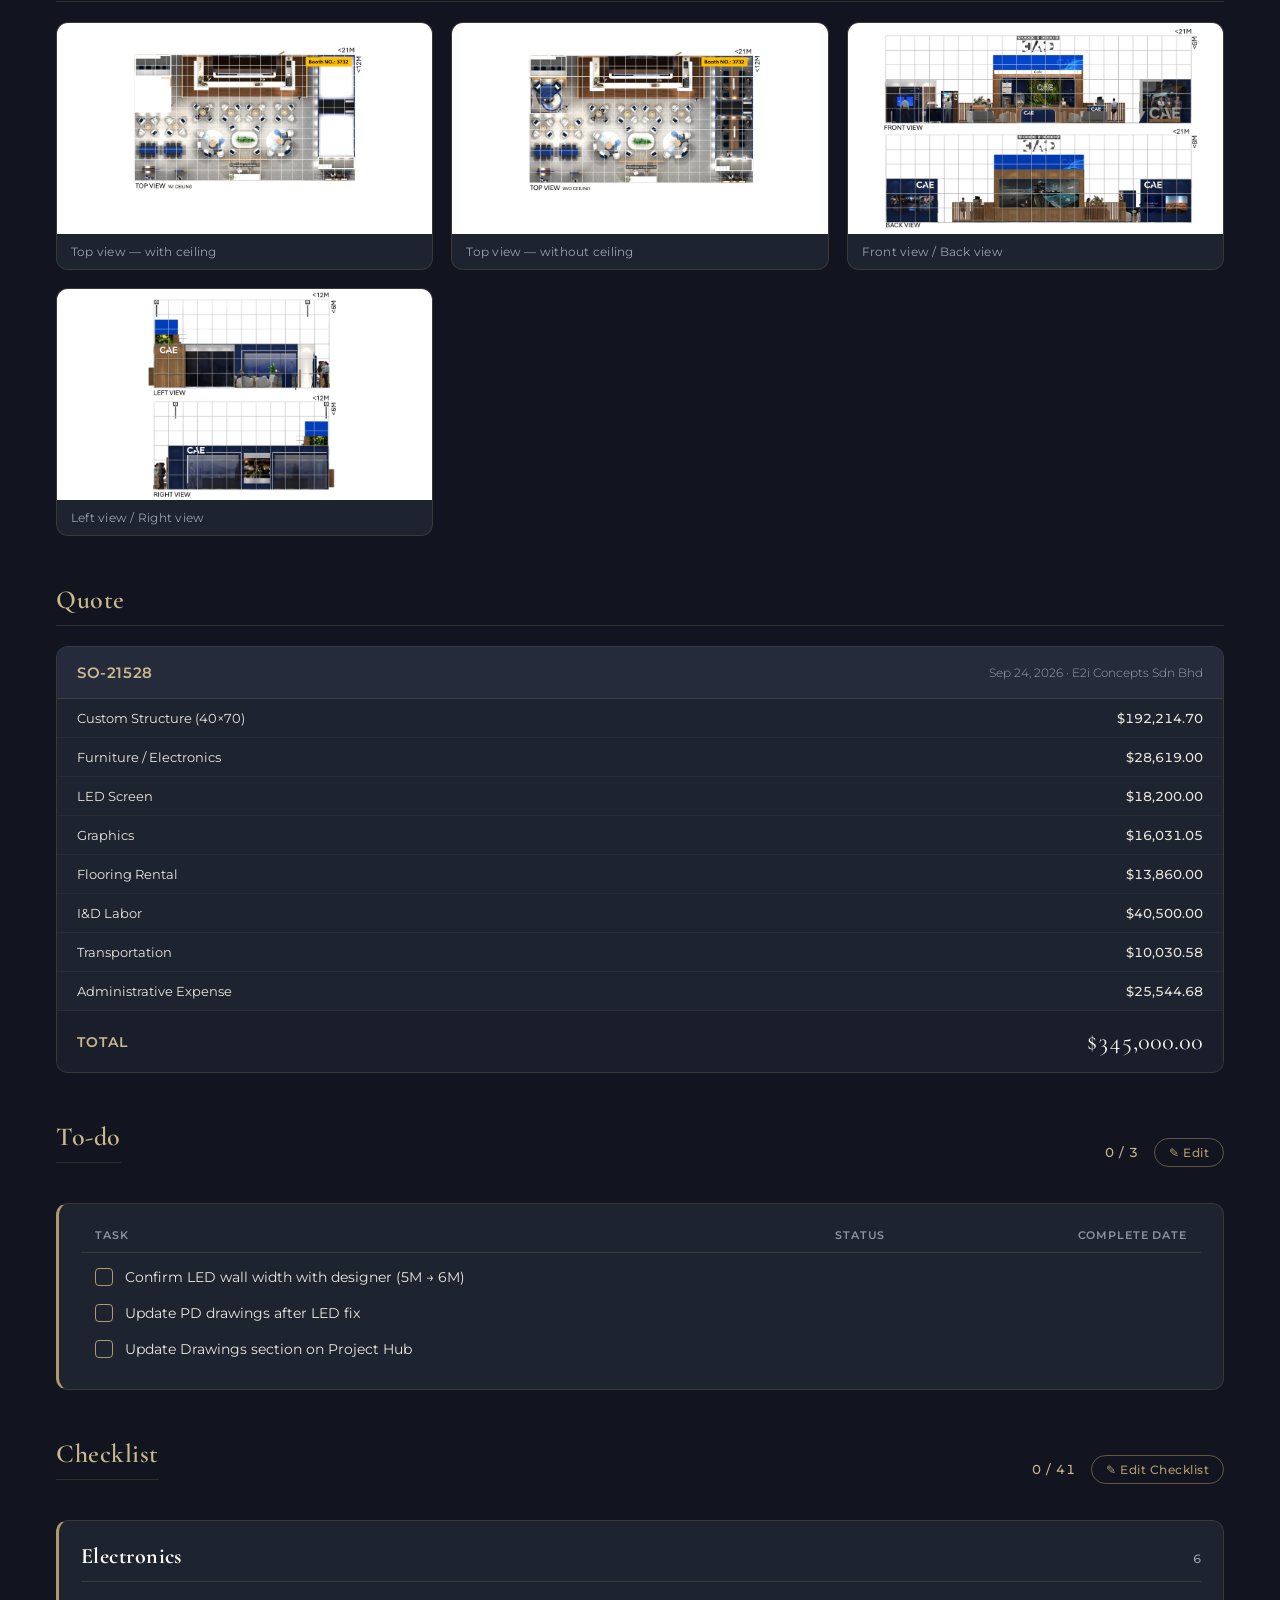
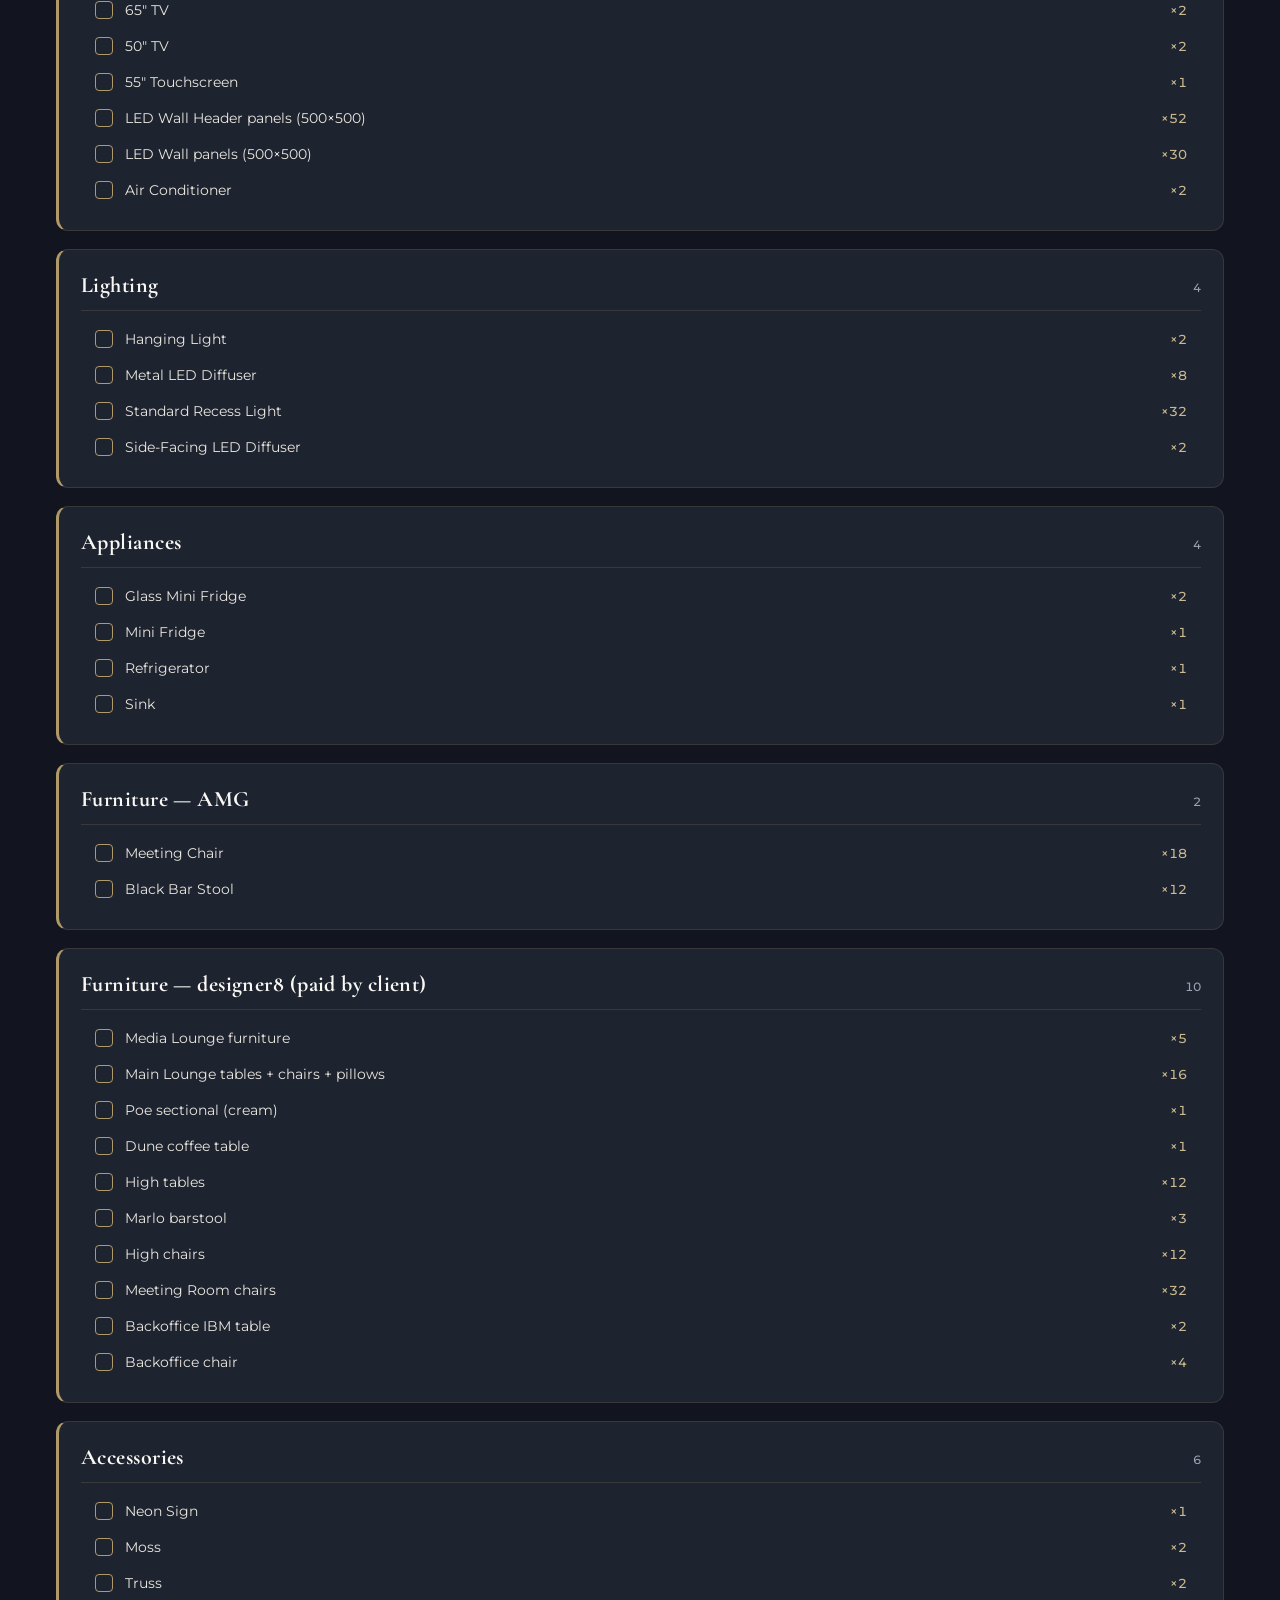
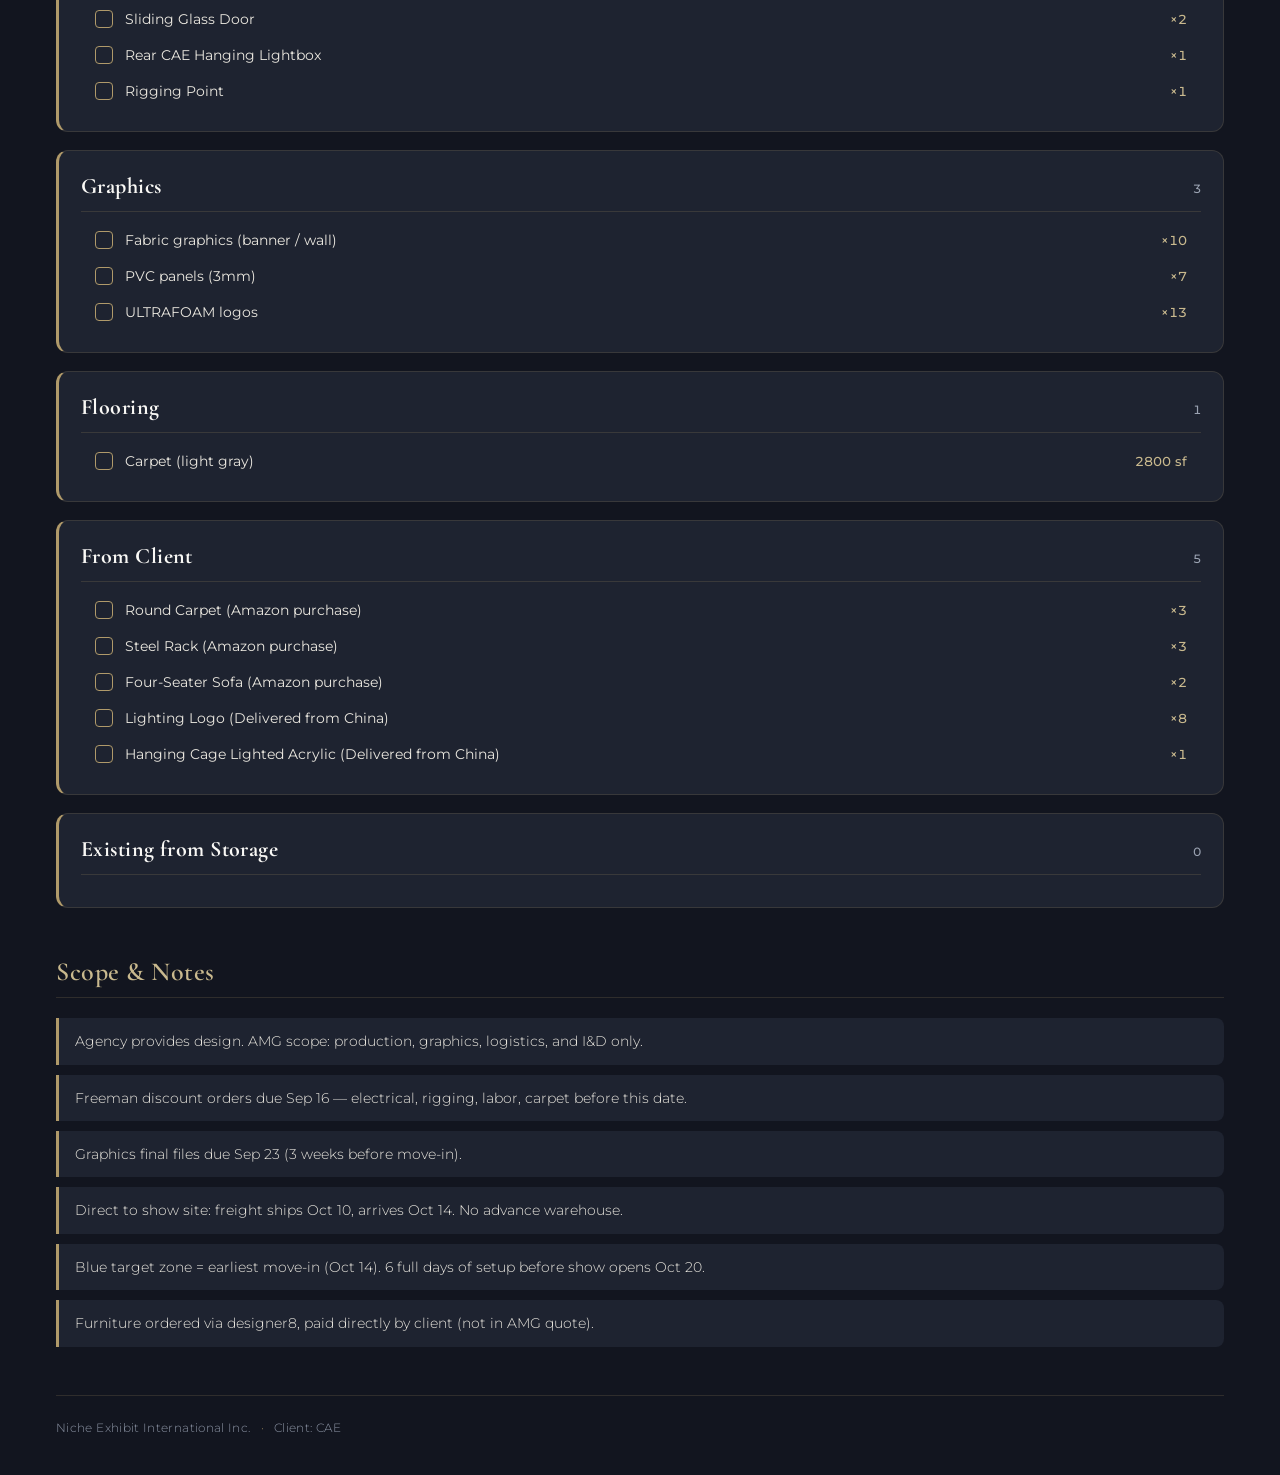
==== commit 00612fc7: "cae: to-do status back to free-text (wider + wrap), no dropdown" ====
--- a/cae/index.html
+++ b/cae/index.html
@@ -96,6 +96,6 @@
 
   <script src="https://www.gstatic.com/firebasejs/10.12.0/firebase-app-compat.js"></script>
   <script src="https://www.gstatic.com/firebasejs/10.12.0/firebase-firestore-compat.js"></script>
-  <script src="script.js?v=5"></script>
+  <script src="script.js?v=7"></script>
 </body>
 </html>
--- a/cae/styles.css
+++ b/cae/styles.css
@@ -502,7 +502,7 @@
 .todo-head-task { flex: 1; }
 
 .todo-head-status {
-  width: 130px;
+  width: 220px;
   text-align: left;
   flex-shrink: 0;
 }
@@ -519,15 +519,15 @@
 }
 
 .todo-status {
-  width: 130px;
+  width: 220px;
   flex-shrink: 0;
   font-size: 12px;
   font-weight: 500;
   color: var(--brass-soft);
   letter-spacing: 0.02em;
-  white-space: nowrap;
-  overflow: hidden;
-  text-overflow: ellipsis;
+  white-space: normal;
+  word-break: break-word;
+  line-height: 1.4;
 }
 
 .todo-date {
